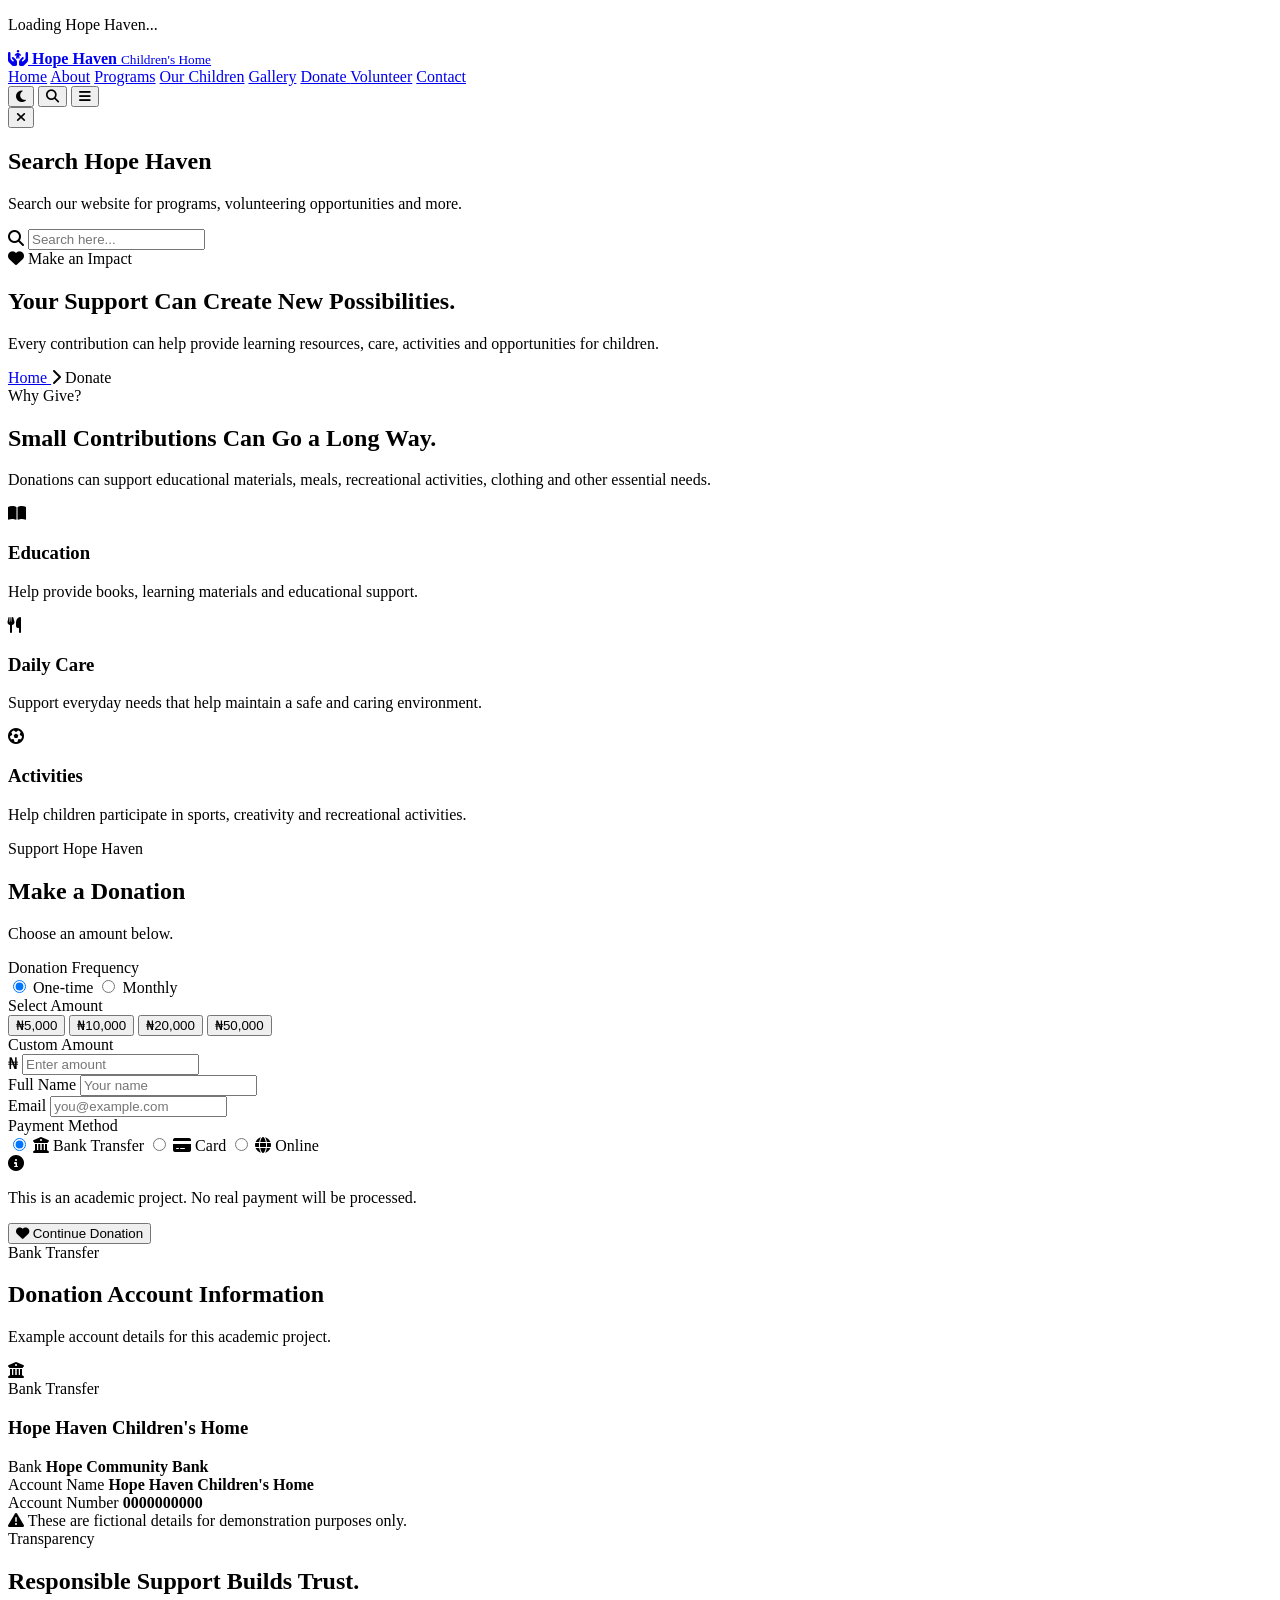
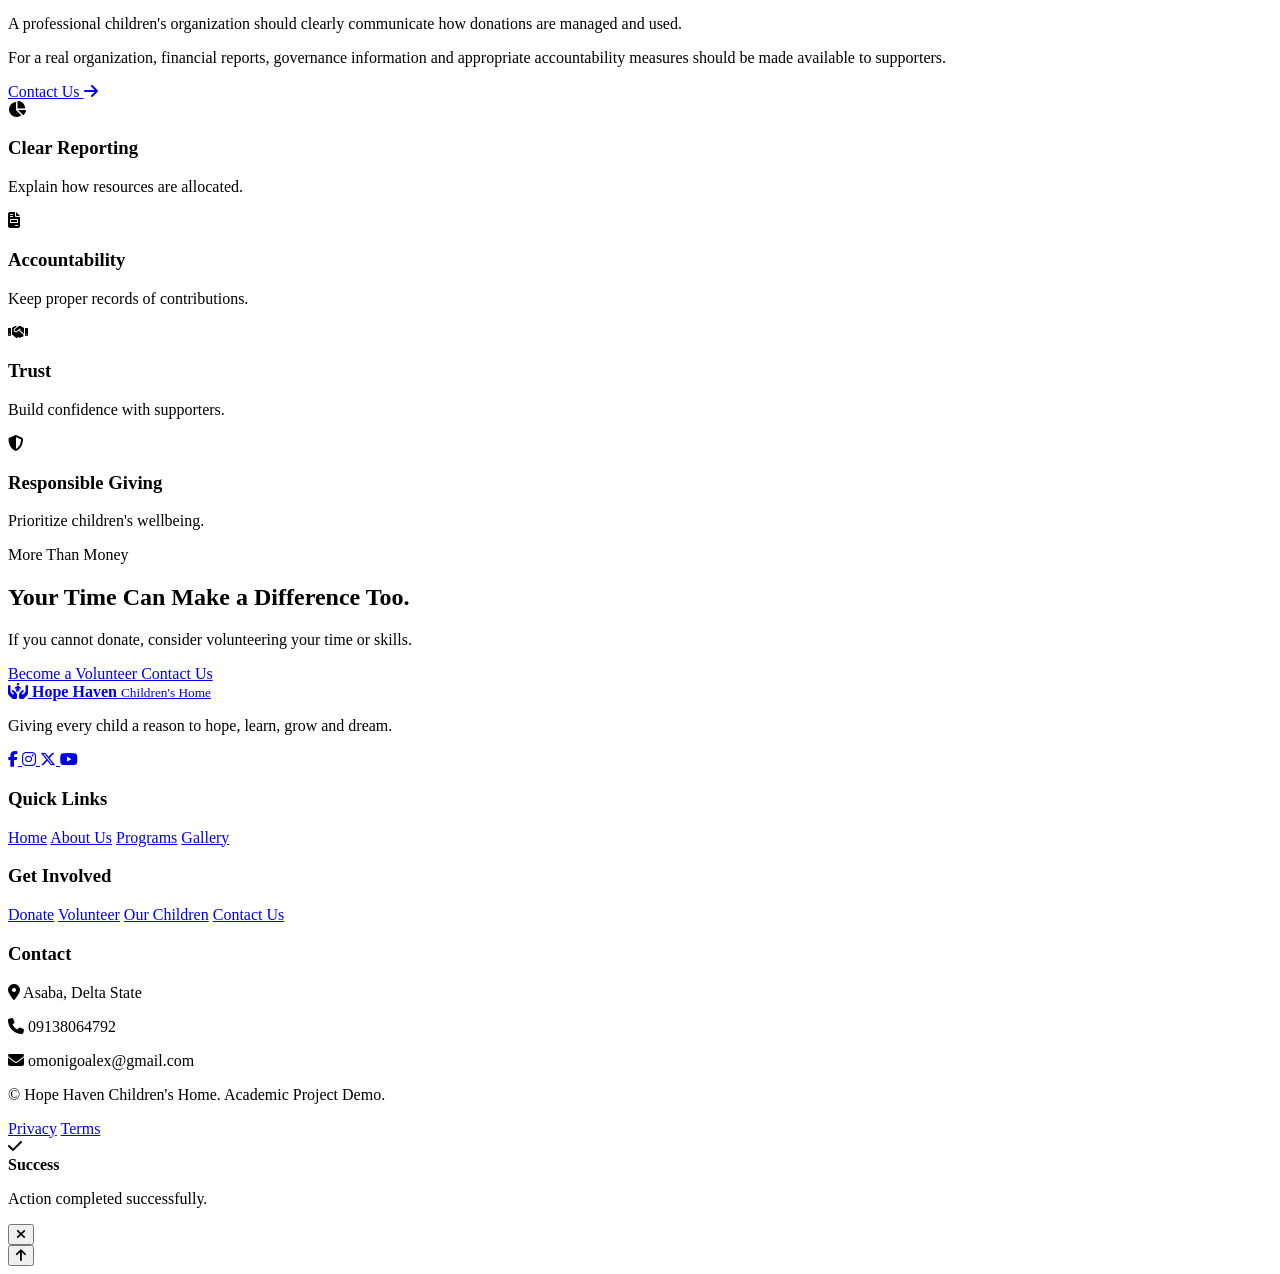
==== donate.html @ a4e05d5f "Add files via upload" ====
<!DOCTYPE html>
<html lang="en">
<head>
    <meta charset="UTF-8">
    <meta name="viewport" content="width=device-width, initial-scale=1.0">

    <title>Donate | Hope Haven Children's Home</title>

    <meta name="description"
        content="Support Hope Haven Children's Home through donations and help provide education, care and opportunities for children.">

    <link rel="preconnect" href="https://fonts.googleapis.com">
    <link rel="preconnect" href="https://fonts.gstatic.com" crossorigin>

    <link
        href="https://fonts.googleapis.com/css2?family=DM+Sans:wght@400;500;600;700&family=Playfair+Display:wght@600;700;800&display=swap"
        rel="stylesheet">

    <link
        rel="stylesheet"
        href="https://cdnjs.cloudflare.com/ajax/libs/font-awesome/6.5.2/css/all.min.css">

    <link rel="stylesheet" href="css/style.css">
</head>

<body>

<!-- ================= LOADER ================= -->

<div class="loader" id="loader">

    <div class="loader-spinner"></div>

    <p>Loading Hope Haven...</p>

</div>


<!-- ================= HEADER ================= -->

<header class="site-header">

    <div class="container nav-wrapper">

        <a href="index.html" class="logo">

            <span class="logo-icon">
                <i class="fa-solid fa-hands-holding-child"></i>
            </span>

            <span>
                <strong>Hope Haven</strong>
                <small>Children's Home</small>
            </span>

        </a>


        <nav class="main-nav" id="mainNav">

            <a href="index.html">Home</a>

            <a href="about.html">About</a>

            <a href="programs.html">Programs</a>

            <a href="children.html">Our Children</a>

            <a href="gallery.html">Gallery</a>

            <a href="donate.html" class="active">
                Donate
            </a>

            <a href="volunteer.html">Volunteer</a>

            <a href="contact.html">Contact</a>

        </nav>


        <div class="header-actions">

            <button
                class="icon-btn"
                id="themeToggle"
                aria-label="Toggle dark mode">

                <i class="fa-solid fa-moon"></i>

            </button>


            <button
                class="icon-btn"
                id="searchToggle"
                aria-label="Search">

                <i class="fa-solid fa-magnifying-glass"></i>

            </button>


            <button
                class="menu-btn"
                id="menuBtn"
                aria-label="Open menu">

                <i class="fa-solid fa-bars"></i>

            </button>

        </div>

    </div>

</header>


<!-- ================= SEARCH ================= -->

<div class="search-overlay" id="searchOverlay">

    <div class="search-box">

        <button class="close-search" id="closeSearch">
            <i class="fa-solid fa-xmark"></i>
        </button>

        <h2>Search Hope Haven</h2>

        <p>
            Search our website for programs,
            volunteering opportunities and more.
        </p>

        <div class="search-input-wrapper">

            <i class="fa-solid fa-magnifying-glass"></i>

            <input
                type="search"
                id="siteSearch"
                placeholder="Search here...">

        </div>

        <div
            class="search-results"
            id="searchResults">
        </div>

    </div>

</div>


<!-- ================= PAGE HERO ================= -->

<section class="page-hero">

    <div class="container">

        <span class="eyebrow">

            <i class="fa-solid fa-heart"></i>

            Make an Impact

        </span>


        <h1>

            Your Support Can
            <span>Create New Possibilities.</span>

        </h1>


        <p>

            Every contribution can help provide
            learning resources, care, activities
            and opportunities for children.

        </p>


        <div class="breadcrumb">

            <a href="index.html">
                Home
            </a>

            <i class="fa-solid fa-chevron-right"></i>

            <span>
                Donate
            </span>

        </div>

    </div>

</section>


<!-- ================= DONATION SECTION ================= -->

<section class="section">

    <div class="container donation-layout">


        <!-- LEFT INFORMATION -->

        <div class="donation-info reveal">

            <span class="section-label">
                Why Give?
            </span>

            <h2>
                Small Contributions
                <span>Can Go a Long Way.</span>
            </h2>

            <p>
                Donations can support educational
                materials, meals, recreational activities,
                clothing and other essential needs.
            </p>


            <div class="donation-benefits">

                <div>

                    <div class="benefit-icon">
                        <i class="fa-solid fa-book-open"></i>
                    </div>

                    <div>

                        <h3>
                            Education
                        </h3>

                        <p>
                            Help provide books,
                            learning materials and
                            educational support.
                        </p>

                    </div>

                </div>


                <div>

                    <div class="benefit-icon">
                        <i class="fa-solid fa-utensils"></i>
                    </div>

                    <div>

                        <h3>
                            Daily Care
                        </h3>

                        <p>
                            Support everyday needs
                            that help maintain a safe
                            and caring environment.
                        </p>

                    </div>

                </div>


                <div>

                    <div class="benefit-icon">
                        <i class="fa-solid fa-futbol"></i>
                    </div>

                    <div>

                        <h3>
                            Activities
                        </h3>

                        <p>
                            Help children participate
                            in sports, creativity and
                            recreational activities.
                        </p>

                    </div>

                </div>

            </div>

        </div>


        <!-- DONATION FORM -->

        <div class="donation-card reveal">

            <div class="donation-card-header">

                <span class="section-label">
                    Support Hope Haven
                </span>

                <h2>
                    Make a Donation
                </h2>

                <p>
                    Choose an amount below.
                </p>

            </div>


            <form
                id="donationForm"
                data-demo-form="donations">


                <!-- FREQUENCY -->

                <label class="form-label">
                    Donation Frequency
                </label>

                <div class="frequency-options">

                    <label class="frequency-option">

                        <input
                            type="radio"
                            name="frequency"
                            value="One-time"
                            checked>

                        <span>
                            One-time
                        </span>

                    </label>


                    <label class="frequency-option">

                        <input
                            type="radio"
                            name="frequency"
                            value="Monthly">

                        <span>
                            Monthly
                        </span>

                    </label>

                </div>


                <!-- AMOUNTS -->

                <label class="form-label">
                    Select Amount
                </label>

                <div class="amount-grid">

                    <button
                        type="button"
                        class="amount-btn"
                        data-amount="5000">

                        ₦5,000

                    </button>


                    <button
                        type="button"
                        class="amount-btn"
                        data-amount="10000">

                        ₦10,000

                    </button>


                    <button
                        type="button"
                        class="amount-btn"
                        data-amount="20000">

                        ₦20,000

                    </button>


                    <button
                        type="button"
                        class="amount-btn"
                        data-amount="50000">

                        ₦50,000

                    </button>

                </div>


                <!-- CUSTOM AMOUNT -->

                <label
                    class="form-label"
                    for="customAmount">

                    Custom Amount

                </label>

                <div class="amount-input">

                    <span>
                        ₦
                    </span>

                    <input
                        type="number"
                        id="customAmount"
                        name="amount"
                        min="1"
                        placeholder="Enter amount">

                </div>


                <!-- DETAILS -->

                <div class="form-row">

                    <div class="form-group">

                        <label for="donorName">
                            Full Name
                        </label>

                        <input
                            type="text"
                            id="donorName"
                            name="name"
                            placeholder="Your name"
                            required>

                    </div>


                    <div class="form-group">

                        <label for="donorEmail">
                            Email
                        </label>

                        <input
                            type="email"
                            id="donorEmail"
                            name="email"
                            placeholder="you@example.com"
                            required>

                    </div>

                </div>


                <!-- PAYMENT -->

                <label class="form-label">
                    Payment Method
                </label>

                <div class="payment-methods">

                    <label class="payment-option">

                        <input
                            type="radio"
                            name="payment"
                            value="Bank Transfer"
                            checked>

                        <span>

                            <i class="fa-solid fa-building-columns"></i>

                            Bank Transfer

                        </span>

                    </label>


                    <label class="payment-option">

                        <input
                            type="radio"
                            name="payment"
                            value="Card">

                        <span>

                            <i class="fa-solid fa-credit-card"></i>

                            Card

                        </span>

                    </label>


                    <label class="payment-option">

                        <input
                            type="radio"
                            name="payment"
                            value="Online">

                        <span>

                            <i class="fa-solid fa-globe"></i>

                            Online

                        </span>

                    </label>

                </div>


                <!-- NOTE -->

                <div class="demo-payment-notice">

                    <i class="fa-solid fa-circle-info"></i>

                    <p>
                        This is an academic project.
                        No real payment will be processed.
                    </p>

                </div>


                <button
                    type="submit"
                    class="btn btn-primary donation-submit">

                    <i class="fa-solid fa-heart"></i>

                    Continue Donation

                </button>

            </form>

        </div>

    </div>

</section>


<!-- ================= BANK DETAILS ================= -->

<section class="section section-soft">

    <div class="container">

        <div class="section-heading centered reveal">

            <span class="section-label">
                Bank Transfer
            </span>

            <h2>
                Donation Account
                <span>Information</span>
            </h2>

            <p>
                Example account details for this
                academic project.
            </p>

        </div>


        <div class="bank-card reveal">

            <div class="bank-header">

                <div class="bank-logo">
                    <i class="fa-solid fa-building-columns"></i>
                </div>

                <div>

                    <span>
                        Bank Transfer
                    </span>

                    <h3>
                        Hope Haven Children's Home
                    </h3>

                </div>

            </div>


            <div class="bank-details">

                <div>

                    <span>
                        Bank
                    </span>

                    <strong>
                        Hope Community Bank
                    </strong>

                </div>


                <div>

                    <span>
                        Account Name
                    </span>

                    <strong>
                        Hope Haven Children's Home
                    </strong>

                </div>


                <div>

                    <span>
                        Account Number
                    </span>

                    <strong>
                        0000000000
                    </strong>

                </div>

            </div>


            <div class="demo-warning">

                <i class="fa-solid fa-triangle-exclamation"></i>

                <span>
                    These are fictional details for
                    demonstration purposes only.
                </span>

            </div>

        </div>

    </div>

</section>


<!-- ================= TRANSPARENCY ================= -->

<section class="section">

    <div class="container">

        <div class="two-column">

            <div class="content-block reveal">

                <span class="section-label">
                    Transparency
                </span>

                <h2>
                    Responsible Support
                    <span>Builds Trust.</span>
                </h2>

                <p>
                    A professional children's organization
                    should clearly communicate how donations
                    are managed and used.
                </p>

                <p>
                    For a real organization, financial
                    reports, governance information and
                    appropriate accountability measures
                    should be made available to supporters.
                </p>


                <a
                    href="contact.html"
                    class="btn btn-primary">

                    Contact Us

                    <i class="fa-solid fa-arrow-right"></i>

                </a>

            </div>


            <div class="transparency-grid reveal">

                <div>

                    <i class="fa-solid fa-chart-pie"></i>

                    <h3>
                        Clear Reporting
                    </h3>

                    <p>
                        Explain how resources
                        are allocated.
                    </p>

                </div>


                <div>

                    <i class="fa-solid fa-file-invoice"></i>

                    <h3>
                        Accountability
                    </h3>

                    <p>
                        Keep proper records
                        of contributions.
                    </p>

                </div>


                <div>

                    <i class="fa-solid fa-handshake"></i>

                    <h3>
                        Trust
                    </h3>

                    <p>
                        Build confidence with
                        supporters.
                    </p>

                </div>


                <div>

                    <i class="fa-solid fa-shield-halved"></i>

                    <h3>
                        Responsible Giving
                    </h3>

                    <p>
                        Prioritize children's
                        wellbeing.
                    </p>

                </div>

            </div>

        </div>

    </div>

</section>


<!-- ================= CTA ================= -->

<section class="cta-section">

    <div class="container cta-content reveal">

        <div>

            <span class="section-label">
                More Than Money
            </span>

            <h2>
                Your Time Can Make
                a Difference Too.
            </h2>

            <p>
                If you cannot donate, consider
                volunteering your time or skills.
            </p>

        </div>


        <div class="cta-buttons">

            <a
                href="volunteer.html"
                class="btn btn-primary">

                Become a Volunteer

            </a>


            <a
                href="contact.html"
                class="btn btn-outline">

                Contact Us

            </a>

        </div>

    </div>

</section>


<!-- ================= FOOTER ================= -->

<footer class="site-footer">

    <div class="container footer-grid">

        <div class="footer-about">

            <a href="index.html" class="logo footer-logo">

                <span class="logo-icon">
                    <i class="fa-solid fa-hands-holding-child"></i>
                </span>

                <span>

                    <strong>
                        Hope Haven
                    </strong>

                    <small>
                        Children's Home
                    </small>

                </span>

            </a>


            <p>
                Giving every child a reason to hope,
                learn, grow and dream.
            </p>


            <div class="social-links">

                <a href="#" aria-label="Facebook">
                    <i class="fa-brands fa-facebook-f"></i>
                </a>

                <a href="https://www.instagram.com/omon_ighoalex?igsi=cWV3anh3MG9uNmE=" target="_blank" rel="noopener" aria-label="Instagram">
                    <i class="fa-brands fa-instagram"></i>
                </a>

                <a href="#" aria-label="Twitter">
                    <i class="fa-brands fa-x-twitter"></i>
                </a>

                <a href="#" aria-label="YouTube">
                    <i class="fa-brands fa-youtube"></i>
                </a>

            </div>

        </div>


        <div class="footer-column">

            <h3>
                Quick Links
            </h3>

            <a href="index.html">Home</a>
            <a href="about.html">About Us</a>
            <a href="programs.html">Programs</a>
            <a href="gallery.html">Gallery</a>

        </div>


        <div class="footer-column">

            <h3>
                Get Involved
            </h3>

            <a href="donate.html">Donate</a>
            <a href="volunteer.html">Volunteer</a>
            <a href="children.html">Our Children</a>
            <a href="contact.html">Contact Us</a>

        </div>


        <div class="footer-column">

            <h3>
                Contact
            </h3>

            <p>
                <i class="fa-solid fa-location-dot"></i>
                Asaba, Delta State
            </p>

            <p>
                <i class="fa-solid fa-phone"></i>
                09138064792
            </p>

            <p>
                <i class="fa-solid fa-envelope"></i>
                omonigoalex@gmail.com
            </p>

        </div>

    </div>


    <div class="footer-bottom">

        <div class="container">

            <p>
                © <span id="currentYear"></span>
                Hope Haven Children's Home.
                Academic Project Demo.
            </p>

            <div>

                <a href="#">Privacy</a>
                <a href="#">Terms</a>

            </div>

        </div>

    </div>

</footer>


<!-- ================= TOAST ================= -->

<div class="toast" id="toast">

    <div class="toast-icon">

        <i class="fa-solid fa-check"></i>

    </div>

    <div>

        <strong id="toastTitle">
            Success
        </strong>

        <p id="toastMessage">
            Action completed successfully.
        </p>

    </div>

    <button id="closeToast">

        <i class="fa-solid fa-xmark"></i>

    </button>

</div>


<!-- ================= BACK TO TOP ================= -->

<button
    class="back-top"
    id="backTop"
    aria-label="Back to top">

    <i class="fa-solid fa-arrow-up"></i>

</button>


<script src="js/script.js"></script>

</body>
</html>
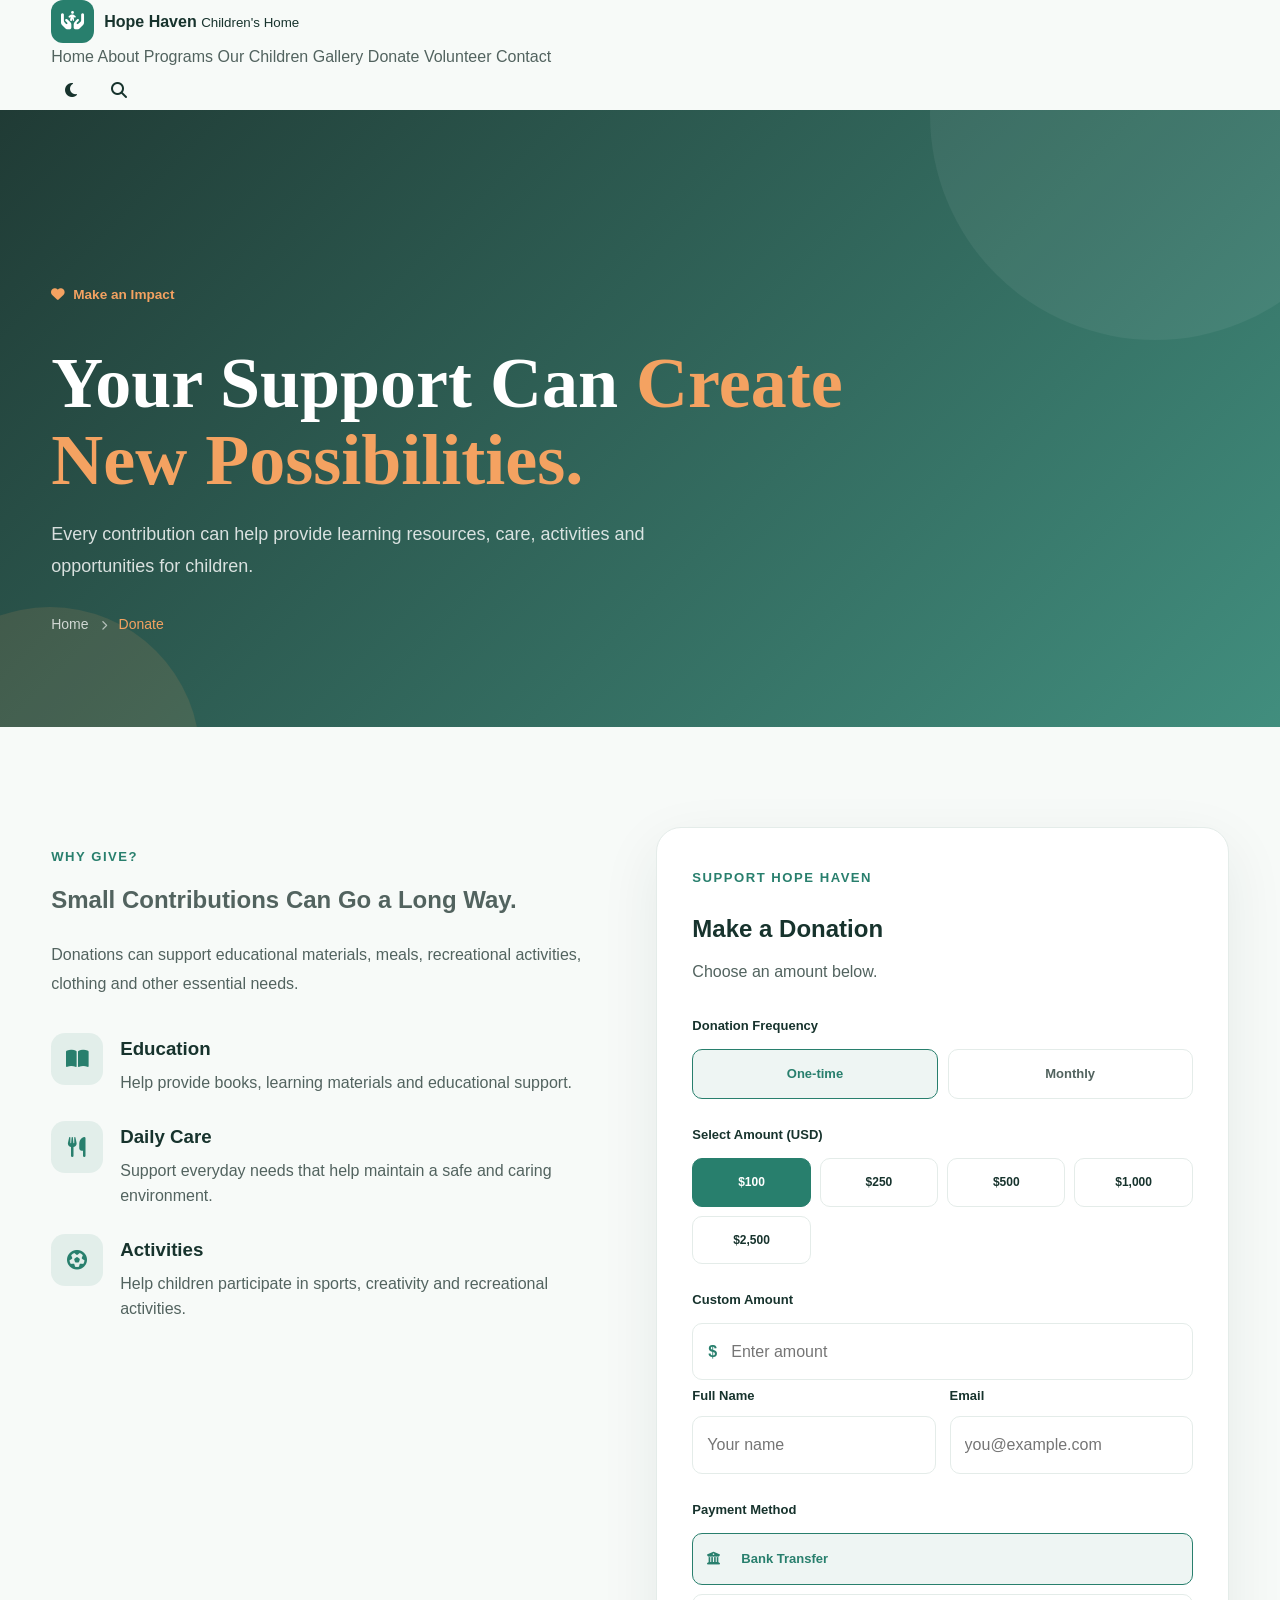
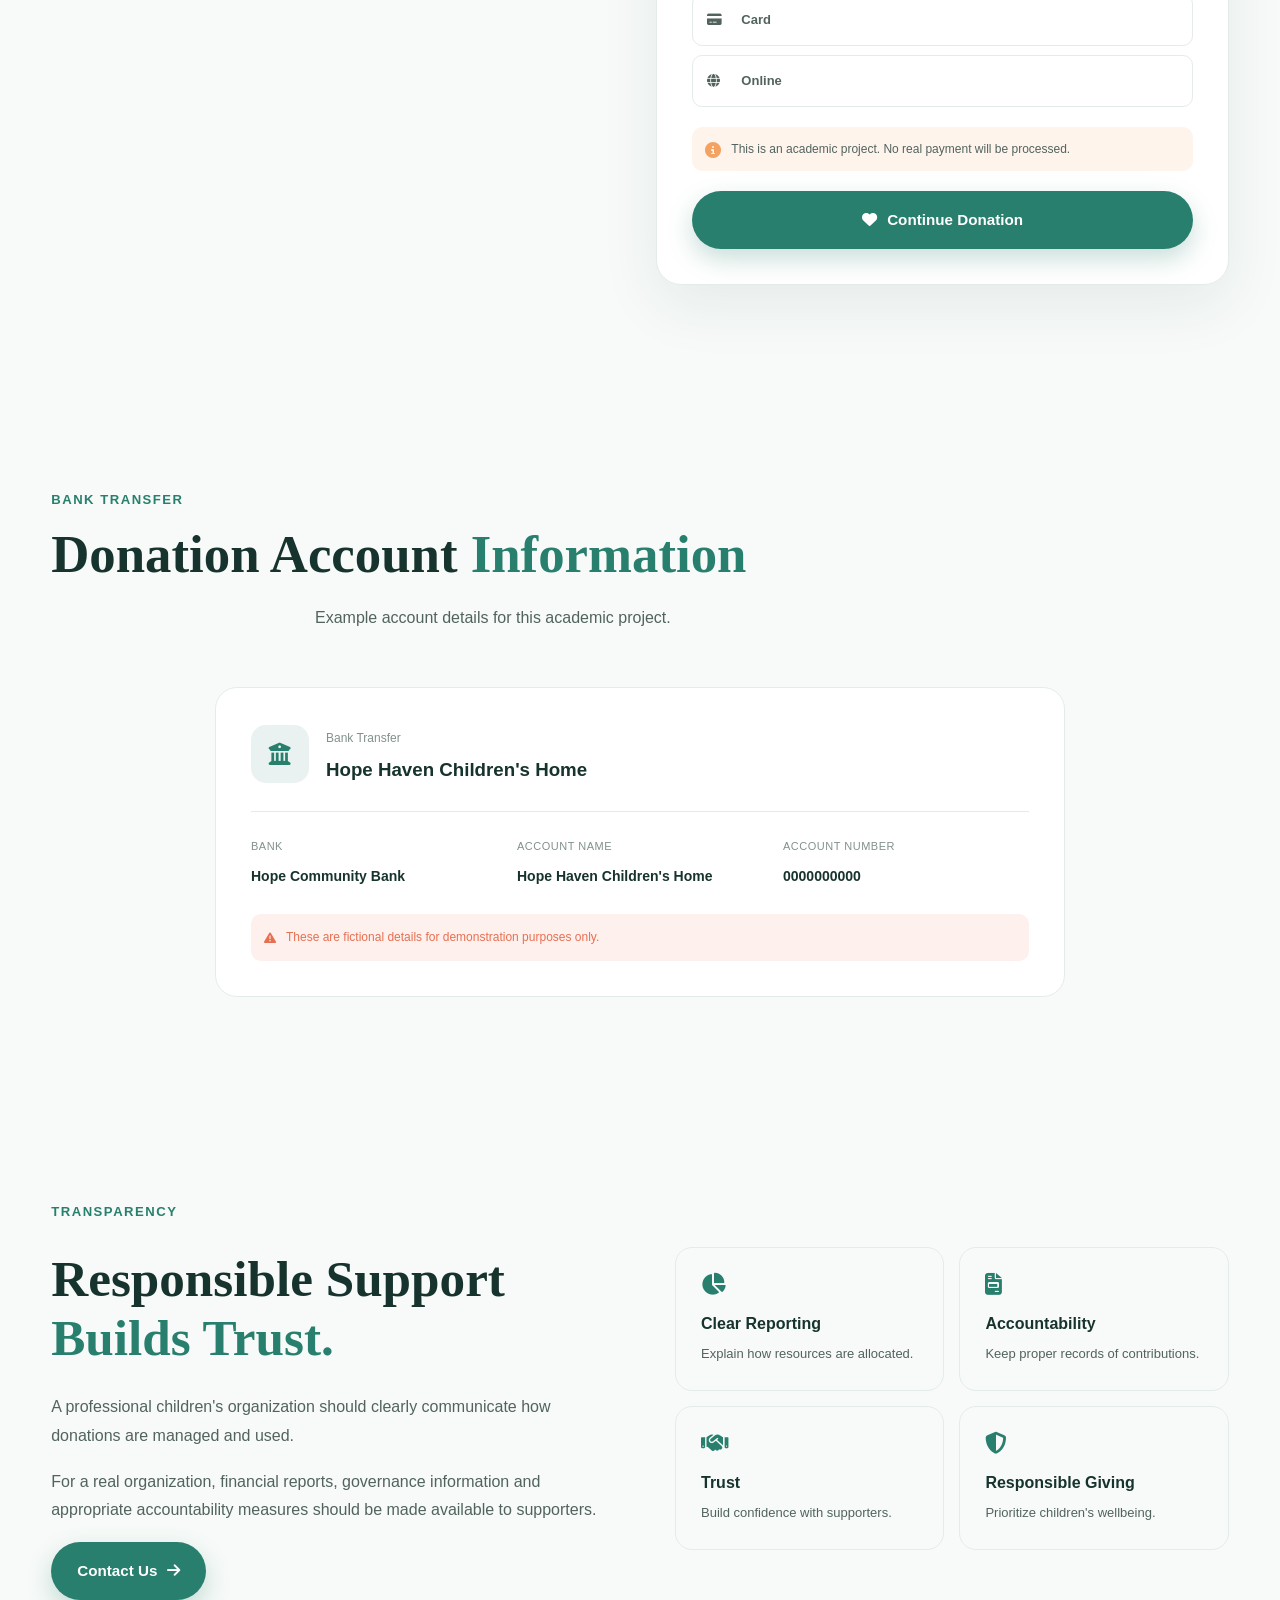
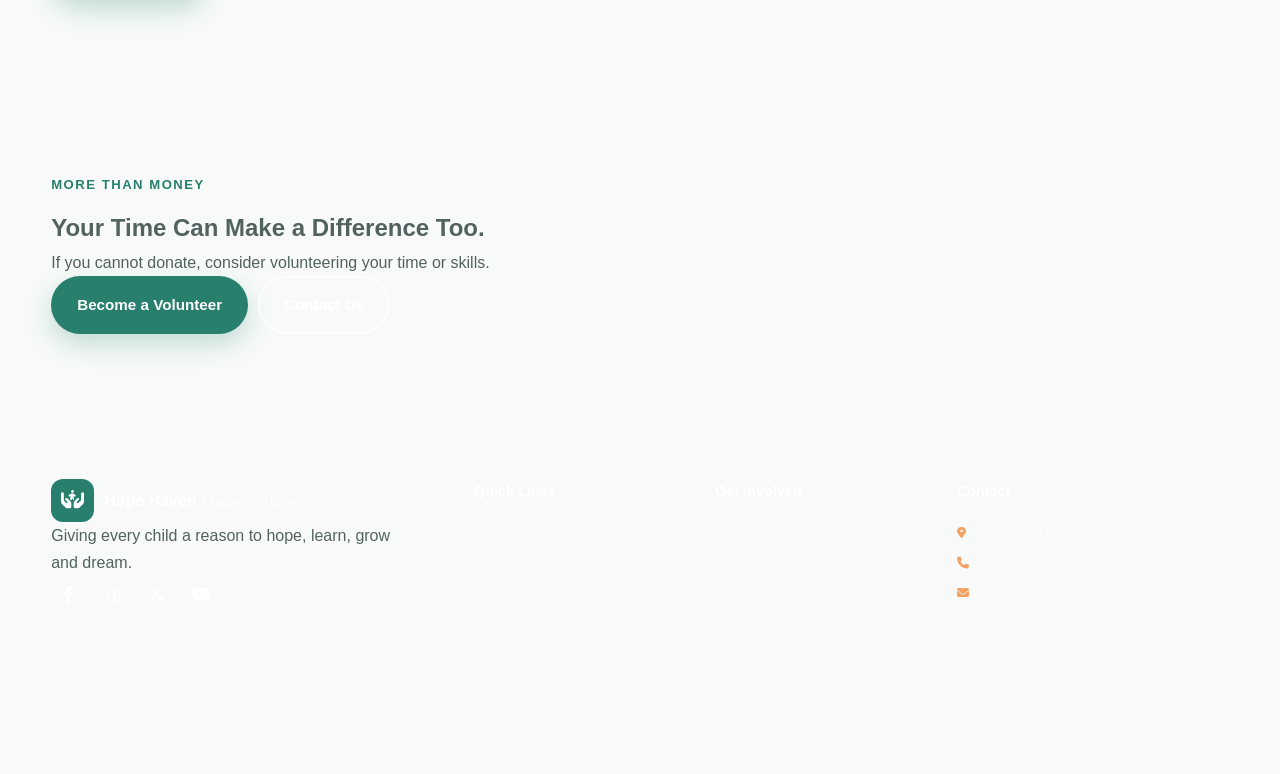
==== commit 8488eb02: "Add files via upload" ====
--- a/donate.html
+++ b/donate.html
@@ -376,17 +376,27 @@
                 <!-- AMOUNTS -->
 
                 <label class="form-label">
-                    Select Amount
+                    Select Amount (USD)
                 </label>
 
                 <div class="amount-grid">
+
+                    <button
+                        type="button"
+                        class="amount-btn selected"
+                        data-amount="100">
+
+                        $100
+
+                    </button>
+
 
                     <button
                         type="button"
                         class="amount-btn"
-                        data-amount="5000">
-
-                        ₦5,000
+                        data-amount="250">
+
+                        $250
 
                     </button>
 
@@ -394,9 +404,9 @@
                     <button
                         type="button"
                         class="amount-btn"
-                        data-amount="10000">
-
-                        ₦10,000
+                        data-amount="500">
+
+                        $500
 
                     </button>
 
@@ -404,9 +414,9 @@
                     <button
                         type="button"
                         class="amount-btn"
-                        data-amount="20000">
-
-                        ₦20,000
+                        data-amount="1000">
+
+                        $1,000
 
                     </button>
 
@@ -414,9 +424,9 @@
                     <button
                         type="button"
                         class="amount-btn"
-                        data-amount="50000">
-
-                        ₦50,000
+                        data-amount="2500">
+
+                        $2,500
 
                     </button>
 
@@ -436,7 +446,7 @@
                 <div class="amount-input">
 
                     <span>
-                        ₦
+                        $
                     </span>
 
                     <input
--- a/css/style.css
+++ b/css/style.css
@@ -0,0 +1,4363 @@
+/* =========================================================
+   HOPE HAVEN CHILDREN'S HOME
+   MAIN STYLESHEET
+========================================================= */
+
+
+/* =========================================================
+   1. ROOT VARIABLES
+========================================================= */
+
+:root {
+    --primary: #287f6d;
+    --primary-dark: #1d6254;
+    --secondary: #f4a261;
+    --accent: #e76f51;
+
+    --dark: #17332d;
+    --text: #52635f;
+    --muted: #82918d;
+
+    --light: #f7faf8;
+    --white: #ffffff;
+
+    --border: #e4ece9;
+
+    --shadow-sm: 0 5px 20px rgba(23, 51, 45, 0.06);
+    --shadow: 0 15px 40px rgba(23, 51, 45, 0.10);
+    --shadow-lg: 0 25px 70px rgba(23, 51, 45, 0.15);
+
+    --radius-sm: 10px;
+    --radius: 18px;
+    --radius-lg: 28px;
+
+    --transition: all 0.3s ease;
+}
+
+
+/* =========================================================
+   DARK MODE
+========================================================= */
+
+body.dark-mode {
+    --dark: #f4f8f6;
+    --text: #c2cfca;
+    --muted: #92a39e;
+
+    --light: #10231f;
+    --white: #18312b;
+
+    --border: #29443d;
+
+    --shadow-sm: 0 5px 20px rgba(0, 0, 0, 0.2);
+    --shadow: 0 15px 40px rgba(0, 0, 0, 0.3);
+}
+
+
+/* =========================================================
+   2. RESET
+========================================================= */
+
+* {
+    margin: 0;
+    padding: 0;
+    box-sizing: border-box;
+}
+
+html {
+    scroll-behavior: smooth;
+    font-size: 16px;
+}
+
+body {
+    font-family: "DM Sans", sans-serif;
+    color: var(--text);
+    background: var(--light);
+    line-height: 1.7;
+    overflow-x: hidden;
+    transition: var(--transition);
+}
+
+body.no-scroll {
+    overflow: hidden;
+}
+
+img {
+    width: 100%;
+    display: block;
+}
+
+a {
+    text-decoration: none;
+    color: inherit;
+}
+
+button,
+input,
+textarea,
+select {
+    font: inherit;
+}
+
+button {
+    cursor: pointer;
+}
+
+ul {
+    list-style: none;
+}
+
+
+/* =========================================================
+   3. GLOBAL
+========================================================= */
+
+.container {
+    width: min(1180px, 92%);
+    margin: auto;
+}
+
+.section {
+    padding: 100px 0;
+}
+
+.section-label {
+    display: inline-block;
+    color: var(--primary);
+    font-size: 0.82rem;
+    font-weight: 700;
+    text-transform: uppercase;
+    letter-spacing: 1.5px;
+    margin-bottom: 12px;
+}
+
+.section-label.light {
+    color: #d9fff4;
+}
+
+.section-heading {
+    margin-bottom: 55px;
+}
+
+.section-heading.center {
+    text-align: center;
+    max-width: 700px;
+    margin-left: auto;
+    margin-right: auto;
+}
+
+.section-heading h2,
+.about-content h2,
+.impact-content h2,
+.cta-container h2 {
+    color: var(--dark);
+    font-family: "Playfair Display", serif;
+    font-size: clamp(2.1rem, 5vw, 3.3rem);
+    line-height: 1.2;
+    margin-bottom: 18px;
+}
+
+.section-heading h2 span,
+.about-content h2 span,
+.impact-content h2 span,
+.cta-container h2 span {
+    color: var(--primary);
+}
+
+.section-heading p {
+    color: var(--text);
+    max-width: 650px;
+    margin: auto;
+}
+
+
+/* =========================================================
+   4. BUTTONS
+========================================================= */
+
+.btn {
+    display: inline-flex;
+    align-items: center;
+    justify-content: center;
+    gap: 10px;
+
+    padding: 14px 24px;
+
+    border-radius: 50px;
+
+    font-size: 0.95rem;
+    font-weight: 700;
+
+    border: 2px solid transparent;
+
+    transition: var(--transition);
+}
+
+.btn:hover {
+    transform: translateY(-3px);
+}
+
+.btn-primary {
+    color: var(--white);
+    background: var(--primary);
+    box-shadow: 0 10px 25px rgba(40, 127, 109, 0.25);
+}
+
+.btn-primary:hover {
+    background: var(--primary-dark);
+}
+
+.btn-outline {
+    color: var(--white);
+    border-color: rgba(255,255,255,0.7);
+}
+
+.btn-outline:hover {
+    background: var(--white);
+    color: var(--primary);
+}
+
+.btn-dark {
+    background: var(--dark);
+    color: var(--white);
+}
+
+.btn-light {
+    background: var(--white);
+    color: var(--primary);
+}
+
+.text-link {
+    display: inline-flex;
+    align-items: center;
+    gap: 8px;
+
+    color: var(--primary);
+    font-weight: 700;
+
+    transition: var(--transition);
+}
+
+.text-link:hover {
+    gap: 13px;
+}
+
+
+/* =========================================================
+   5. LOADER
+========================================================= */
+
+.loader {
+    position: fixed;
+    inset: 0;
+    z-index: 9999;
+
+    display: flex;
+    justify-content: center;
+    align-items: center;
+
+    background: var(--light);
+
+    transition: opacity 0.5s ease,
+                visibility 0.5s ease;
+}
+
+.loader.hidden {
+    opacity: 0;
+    visibility: hidden;
+}
+
+.loader-content {
+    text-align: center;
+}
+
+.loader-logo {
+    width: 65px;
+    height: 65px;
+
+    display: flex;
+    align-items: center;
+    justify-content: center;
+
+    margin: auto auto 15px;
+
+    border-radius: 20px;
+
+    background: var(--primary);
+    color: white;
+
+    font-size: 1.7rem;
+
+    animation: pulse 1.3s infinite;
+}
+
+.loader-content h3 {
+    color: var(--dark);
+    font-family: "Playfair Display", serif;
+}
+
+.loader-content span {
+    color: var(--muted);
+    font-size: 0.8rem;
+}
+
+
+/* =========================================================
+   6. HEADER
+========================================================= */
+
+.header {
+    position: fixed;
+    top: 0;
+    left: 0;
+
+    width: 100%;
+
+    z-index: 1000;
+
+    padding: 18px 0;
+
+    transition: var(--transition);
+}
+
+.header.scrolled {
+    padding: 10px 0;
+
+    background: rgba(255,255,255,0.92);
+
+    box-shadow: var(--shadow-sm);
+
+    backdrop-filter: blur(15px);
+}
+
+body.dark-mode .header.scrolled {
+    background: rgba(16,35,31,0.92);
+}
+
+.nav-container {
+    display: flex;
+    align-items: center;
+    justify-content: space-between;
+}
+
+
+/* LOGO */
+
+.logo {
+    display: flex;
+    align-items: center;
+    gap: 10px;
+
+    color: var(--dark);
+}
+
+.logo-icon {
+    width: 43px;
+    height: 43px;
+
+    display: flex;
+    align-items: center;
+    justify-content: center;
+
+    border-radius: 12px;
+
+    background: var(--primary);
+    color: white;
+
+    font-size: 1.15rem;
+}
+
+.logo-text {
+    display: flex;
+    flex-direction: column;
+    line-height: 1.15;
+}
+
+.logo-text strong {
+    font-size: 1rem;
+}
+
+.logo-text span {
+    font-size: 0.68rem;
+    color: var(--muted);
+}
+
+
+/* NAV */
+
+.nav {
+    display: flex;
+    align-items: center;
+    gap: 24px;
+}
+
+.nav-link {
+    position: relative;
+
+    color: var(--dark);
+
+    font-size: 0.85rem;
+    font-weight: 600;
+
+    transition: var(--transition);
+}
+
+.nav-link::after {
+    content: "";
+
+    position: absolute;
+
+    left: 0;
+    bottom: -8px;
+
+    width: 0;
+    height: 2px;
+
+    background: var(--primary);
+
+    transition: var(--transition);
+}
+
+.nav-link:hover,
+.nav-link.active {
+    color: var(--primary);
+}
+
+.nav-link:hover::after,
+.nav-link.active::after {
+    width: 100%;
+}
+
+
+/* HEADER ACTIONS */
+
+.header-actions {
+    display: flex;
+    align-items: center;
+    gap: 8px;
+}
+
+.icon-btn,
+.menu-btn {
+    width: 40px;
+    height: 40px;
+
+    border: none;
+    border-radius: 50%;
+
+    display: flex;
+    align-items: center;
+    justify-content: center;
+
+    background: transparent;
+    color: var(--dark);
+
+    transition: var(--transition);
+}
+
+.icon-btn:hover,
+.menu-btn:hover {
+    background: var(--border);
+    color: var(--primary);
+}
+
+.menu-btn {
+    display: none;
+}
+
+
+/* =========================================================
+   7. SEARCH
+========================================================= */
+
+.search-overlay {
+    position: fixed;
+    inset: 0;
+
+    z-index: 2000;
+
+    display: flex;
+    align-items: flex-start;
+    justify-content: center;
+
+    padding-top: 120px;
+
+    background: rgba(0,0,0,0.65);
+
+    opacity: 0;
+    visibility: hidden;
+
+    transition: var(--transition);
+}
+
+.search-overlay.show {
+    opacity: 1;
+    visibility: visible;
+}
+
+.search-box {
+    position: relative;
+
+    width: min(600px, 90%);
+
+    padding: 30px;
+
+    background: var(--white);
+
+    border-radius: var(--radius);
+
+    box-shadow: var(--shadow-lg);
+}
+
+.search-box > span {
+    display: block;
+
+    color: var(--dark);
+
+    font-family: "Playfair Display", serif;
+    font-size: 1.6rem;
+    font-weight: 700;
+
+    margin-bottom: 20px;
+}
+
+.close-search {
+    position: absolute;
+
+    top: 20px;
+    right: 20px;
+
+    width: 35px;
+    height: 35px;
+
+    border: none;
+    border-radius: 50%;
+
+    background: var(--border);
+    color: var(--dark);
+}
+
+.search-input {
+    display: flex;
+    align-items: center;
+    gap: 10px;
+
+    padding: 14px 16px;
+
+    border: 1px solid var(--border);
+    border-radius: 12px;
+}
+
+.search-input i {
+    color: var(--muted);
+}
+
+.search-input input {
+    width: 100%;
+
+    border: none;
+    outline: none;
+
+    background: transparent;
+    color: var(--dark);
+}
+
+.search-results {
+    margin-top: 15px;
+}
+
+.search-result {
+    display: block;
+
+    padding: 12px;
+
+    border-radius: 10px;
+
+    color: var(--dark);
+
+    transition: var(--transition);
+}
+
+.search-result:hover {
+    background: var(--light);
+    color: var(--primary);
+}
+
+
+/* =========================================================
+   8. HERO
+========================================================= */
+
+.hero {
+    position: relative;
+
+    min-height: 780px;
+
+    display: flex;
+    align-items: center;
+
+    background-image:
+        url("https://images.unsplash.com/photo-1489493585363-d69421e0edd3?auto=format&fit=crop&w=1800&q=85");
+
+    background-size: cover;
+    background-position: center;
+}
+
+.hero-overlay {
+    position: absolute;
+    inset: 0;
+
+    background:
+        linear-gradient(
+            90deg,
+            rgba(12, 36, 31, 0.94),
+            rgba(12, 36, 31, 0.68),
+            rgba(12, 36, 31, 0.22)
+        );
+}
+
+.hero-container {
+    position: relative;
+    z-index: 2;
+}
+
+.hero-content {
+    max-width: 700px;
+    padding-top: 70px;
+}
+
+.eyebrow {
+    display: inline-flex;
+    align-items: center;
+    gap: 8px;
+
+    color: #d8fff4;
+
+    font-size: 0.85rem;
+    font-weight: 700;
+
+    margin-bottom: 20px;
+}
+
+.eyebrow i {
+    color: var(--secondary);
+}
+
+.hero h1 {
+    color: white;
+
+    font-family: "Playfair Display", serif;
+
+    font-size: clamp(3rem, 7vw, 5.5rem);
+
+    line-height: 1.05;
+
+    margin-bottom: 25px;
+}
+
+.hero h1 span {
+    color: var(--secondary);
+}
+
+.hero p {
+    max-width: 610px;
+
+    color: rgba(255,255,255,0.84);
+
+    font-size: 1.05rem;
+
+    margin-bottom: 32px;
+}
+
+.hero-buttons {
+    display: flex;
+    flex-wrap: wrap;
+    gap: 12px;
+}
+
+.hero-trust {
+    display: flex;
+    align-items: center;
+    gap: 15px;
+
+    margin-top: 35px;
+
+    color: white;
+}
+
+.trust-avatars {
+    display: flex;
+}
+
+.avatar {
+    width: 35px;
+    height: 35px;
+
+    display: flex;
+    align-items: center;
+    justify-content: center;
+
+    margin-left: -7px;
+
+    border: 2px solid white;
+    border-radius: 50%;
+
+    background: var(--primary);
+
+    font-size: 0.75rem;
+    font-weight: 700;
+}
+
+.avatar:first-child {
+    margin-left: 0;
+}
+
+.hero-trust strong,
+.hero-trust span {
+    display: block;
+}
+
+.hero-trust strong {
+    font-size: 0.85rem;
+}
+
+.hero-trust span {
+    color: rgba(255,255,255,0.65);
+    font-size: 0.75rem;
+}
+
+
+/* FLOATING CARD */
+
+.hero-card {
+    position: absolute;
+
+    right: 3%;
+    bottom: 12%;
+
+    width: 280px;
+
+    display: flex;
+    gap: 14px;
+    align-items: flex-start;
+
+    padding: 18px;
+
+    background: rgba(255,255,255,0.95);
+
+    border-radius: 16px;
+
+    box-shadow: var(--shadow-lg);
+}
+
+.hero-card-icon {
+    min-width: 45px;
+    height: 45px;
+
+    display: flex;
+    align-items: center;
+    justify-content: center;
+
+    border-radius: 12px;
+
+    background: #e7f6f1;
+    color: var(--primary);
+}
+
+.hero-card strong {
+    display: block;
+    color: var(--dark);
+    font-size: 0.9rem;
+}
+
+.hero-card p {
+    color: var(--text);
+    font-size: 0.75rem;
+    margin: 3px 0 0;
+}
+
+
+/* =========================================================
+   9. STATS
+========================================================= */
+
+.stats-section {
+    position: relative;
+
+    background: var(--white);
+
+    border-bottom: 1px solid var(--border);
+}
+
+.stats-grid {
+    display: grid;
+
+    grid-template-columns: repeat(4, 1fr);
+
+    gap: 0;
+}
+
+.stat-item {
+    display: flex;
+    align-items: center;
+    gap: 15px;
+
+    padding: 28px 20px;
+
+    border-right: 1px solid var(--border);
+}
+
+.stat-item:last-child {
+    border-right: none;
+}
+
+.stat-icon {
+    width: 48px;
+    height: 48px;
+
+    display: flex;
+    align-items: center;
+    justify-content: center;
+
+    border-radius: 14px;
+
+    background: #eaf6f2;
+    color: var(--primary);
+
+    font-size: 1.15rem;
+}
+
+.stat-item strong {
+    display: block;
+
+    color: var(--dark);
+
+    font-family: "Playfair Display", serif;
+    font-size: 1.7rem;
+
+    line-height: 1.1;
+}
+
+.stat-item span {
+    display: block;
+
+    color: var(--muted);
+
+    font-size: 0.72rem;
+}
+
+
+/* =========================================================
+   10. ABOUT PREVIEW
+========================================================= */
+
+.two-column {
+    display: grid;
+
+    grid-template-columns: 1fr 1fr;
+
+    gap: 80px;
+
+    align-items: center;
+}
+
+.about-image {
+    position: relative;
+}
+
+.about-image img {
+    height: 550px;
+
+    object-fit: cover;
+
+    border-radius: var(--radius-lg);
+
+    box-shadow: var(--shadow);
+}
+
+.experience-card {
+    position: absolute;
+
+    right: -30px;
+    bottom: 35px;
+
+    display: flex;
+    align-items: center;
+    gap: 12px;
+
+    padding: 18px 22px;
+
+    background: var(--white);
+
+    border-radius: 15px;
+
+    box-shadow: var(--shadow);
+}
+
+.experience-card strong {
+    color: var(--primary);
+
+    font-family: "Playfair Display", serif;
+
+    font-size: 2rem;
+}
+
+.experience-card span {
+    color: var(--text);
+
+    font-size: 0.75rem;
+    font-weight: 700;
+}
+
+.about-content h2 {
+    margin-bottom: 20px;
+}
+
+.about-content p {
+    margin-bottom: 15px;
+}
+
+.check-list {
+    display: grid;
+
+    grid-template-columns: 1fr 1fr;
+
+    gap: 12px;
+
+    margin: 25px 0;
+}
+
+.check-list div {
+    display: flex;
+    gap: 8px;
+
+    color: var(--dark);
+
+    font-size: 0.82rem;
+}
+
+.check-list i {
+    color: var(--primary);
+}
+
+
+/* =========================================================
+   11. PROGRAMS
+========================================================= */
+
+.programs-section {
+    background: var(--white);
+}
+
+.program-grid {
+    display: grid;
+
+    grid-template-columns: repeat(4, 1fr);
+
+    gap: 20px;
+}
+
+.program-card {
+    padding: 30px 25px;
+
+    background: var(--light);
+
+    border: 1px solid var(--border);
+
+    border-radius: var(--radius);
+
+    transition: var(--transition);
+}
+
+.program-card:hover {
+    transform: translateY(-8px);
+
+    box-shadow: var(--shadow);
+
+    border-color: transparent;
+}
+
+.program-icon {
+    width: 55px;
+    height: 55px;
+
+    display: flex;
+    align-items: center;
+    justify-content: center;
+
+    margin-bottom: 20px;
+
+    border-radius: 16px;
+
+    background: #e7f6f1;
+    color: var(--primary);
+
+    font-size: 1.25rem;
+}
+
+.program-card h3 {
+    color: var(--dark);
+
+    font-family: "Playfair Display", serif;
+
+    font-size: 1.25rem;
+
+    margin-bottom: 10px;
+}
+
+.program-card p {
+    font-size: 0.82rem;
+
+    margin-bottom: 18px;
+}
+
+.program-card a {
+    display: inline-flex;
+    align-items: center;
+    gap: 7px;
+
+    color: var(--primary);
+
+    font-size: 0.78rem;
+    font-weight: 700;
+}
+
+
+/* =========================================================
+   12. IMPACT
+========================================================= */
+
+.impact-section {
+    position: relative;
+
+    padding: 90px 0;
+
+    background:
+        linear-gradient(
+            110deg,
+            #1b5f51,
+            #287f6d
+        );
+
+    overflow: hidden;
+}
+
+.impact-section::before {
+    content: "";
+
+    position: absolute;
+
+    width: 400px;
+    height: 400px;
+
+    border: 70px solid rgba(255,255,255,0.04);
+
+    border-radius: 50%;
+
+    right: -120px;
+    top: -150px;
+}
+
+.impact-container {
+    position: relative;
+    z-index: 1;
+
+    display: grid;
+
+    grid-template-columns: 1fr 1fr;
+
+    gap: 80px;
+
+    align-items: center;
+}
+
+.impact-content h2 {
+    color: white;
+}
+
+.impact-content h2 span {
+    color: var(--secondary);
+}
+
+.impact-content p {
+    max-width: 550px;
+
+    color: rgba(255,255,255,0.75);
+
+    margin-bottom: 28px;
+}
+
+.impact-stats {
+    display: grid;
+
+    grid-template-columns: 1fr 1fr;
+
+    gap: 15px;
+}
+
+.impact-stat {
+    padding: 25px;
+
+    background: rgba(255,255,255,0.08);
+
+    border: 1px solid rgba(255,255,255,0.1);
+
+    border-radius: 16px;
+}
+
+.impact-stat strong {
+    display: block;
+
+    color: white;
+
+    font-family: "Playfair Display", serif;
+
+    font-size: 2rem;
+}
+
+.impact-stat span {
+    color: rgba(255,255,255,0.65);
+
+    font-size: 0.75rem;
+}
+
+
+/* =========================================================
+   13. EVENTS
+========================================================= */
+
+.heading-row {
+    display: flex;
+
+    align-items: flex-end;
+    justify-content: space-between;
+}
+
+.heading-row .text-link {
+    margin-bottom: 20px;
+}
+
+.events-grid {
+    display: grid;
+
+    grid-template-columns: repeat(3, 1fr);
+
+    gap: 20px;
+}
+
+.event-card {
+    display: flex;
+
+    gap: 20px;
+
+    padding: 25px;
+
+    background: var(--white);
+
+    border: 1px solid var(--border);
+
+    border-radius: var(--radius);
+
+    transition: var(--transition);
+}
+
+.event-card:hover {
+    transform: translateY(-5px);
+
+    box-shadow: var(--shadow);
+
+    border-color: transparent;
+}
+
+.event-date {
+    min-width: 60px;
+    height: 65px;
+
+    display: flex;
+    flex-direction: column;
+
+    justify-content: center;
+    align-items: center;
+
+    border-radius: 12px;
+
+    background: #eaf6f2;
+
+    color: var(--primary);
+}
+
+.event-date strong {
+    font-family: "Playfair Display", serif;
+
+    font-size: 1.5rem;
+
+    line-height: 1;
+}
+
+.event-date span {
+    font-size: 0.65rem;
+    font-weight: 700;
+}
+
+.event-type {
+    color: var(--secondary);
+
+    font-size: 0.68rem;
+    font-weight: 700;
+
+    text-transform: uppercase;
+}
+
+.event-content h3 {
+    color: var(--dark);
+
+    font-family: "Playfair Display", serif;
+
+    font-size: 1.15rem;
+
+    margin: 4px 0;
+}
+
+.event-content p {
+    font-size: 0.75rem;
+
+    margin-bottom: 10px;
+}
+
+.event-location {
+    display: flex;
+    gap: 5px;
+
+    color: var(--muted);
+
+    font-size: 0.7rem;
+}
+
+
+/* =========================================================
+   14. TESTIMONIAL
+========================================================= */
+
+.testimonial-section {
+    padding: 90px 0;
+
+    background: var(--white);
+}
+
+.testimonial {
+    max-width: 850px;
+
+    margin: auto;
+
+    text-align: center;
+}
+
+.quote-icon {
+    width: 55px;
+    height: 55px;
+
+    display: flex;
+    align-items: center;
+    justify-content: center;
+
+    margin: auto auto 25px;
+
+    border-radius: 50%;
+
+    background: #eaf6f2;
+    color: var(--primary);
+
+    font-size: 1.2rem;
+}
+
+.testimonial blockquote {
+    color: var(--dark);
+
+    font-family: "Playfair Display", serif;
+
+    font-size: clamp(1.6rem, 4vw, 2.4rem);
+
+    line-height: 1.4;
+
+    margin-bottom: 30px;
+}
+
+.testimonial-author {
+    display: flex;
+
+    align-items: center;
+    justify-content: center;
+
+    gap: 12px;
+}
+
+.author-avatar {
+    width: 45px;
+    height: 45px;
+
+    display: flex;
+    align-items: center;
+    justify-content: center;
+
+    border-radius: 50%;
+
+    background: var(--primary);
+    color: white;
+
+    font-weight: 700;
+}
+
+.testimonial-author strong,
+.testimonial-author span {
+    display: block;
+
+    text-align: left;
+}
+
+.testimonial-author strong {
+    color: var(--dark);
+
+    font-size: 0.8rem;
+}
+
+.testimonial-author span {
+    color: var(--muted);
+
+    font-size: 0.7rem;
+}
+
+
+/* =========================================================
+   15. CTA
+========================================================= */
+
+.cta-section {
+    padding: 70px 0;
+}
+
+.cta-container {
+    display: flex;
+
+    align-items: center;
+    justify-content: space-between;
+
+    gap: 40px;
+
+    padding: 55px;
+
+    background: #edf7f3;
+
+    border-radius: var(--radius-lg);
+}
+
+.cta-container h2 {
+    font-size: 2.4rem;
+
+    margin-bottom: 10px;
+}
+
+.cta-container p {
+    max-width: 550px;
+}
+
+.cta-buttons {
+    display: flex;
+    gap: 10px;
+
+    flex-shrink: 0;
+}
+
+
+/* =========================================================
+   16. FOOTER
+========================================================= */
+
+.footer {
+    background: #112b25;
+
+    color: rgba(255,255,255,0.7);
+}
+
+.footer-grid {
+    display: grid;
+
+    grid-template-columns: 2fr 1fr 1fr 1.5fr;
+
+    gap: 60px;
+
+    padding: 75px 0;
+}
+
+.footer-logo {
+    color: white;
+}
+
+.footer-brand > p {
+    max-width: 300px;
+
+    margin: 20px 0;
+
+    font-size: 0.8rem;
+
+    color: rgba(255,255,255,0.55);
+}
+
+.social-links {
+    display: flex;
+    gap: 8px;
+}
+
+.social-links a {
+    width: 36px;
+    height: 36px;
+
+    display: flex;
+    align-items: center;
+    justify-content: center;
+
+    border-radius: 50%;
+
+    background: rgba(255,255,255,0.08);
+
+    color: white;
+
+    transition: var(--transition);
+}
+
+.social-links a:hover {
+    background: var(--primary);
+    transform: translateY(-3px);
+}
+
+.footer-column {
+    display: flex;
+    flex-direction: column;
+    gap: 10px;
+}
+
+.footer-column h3 {
+    color: white;
+
+    font-size: 0.9rem;
+
+    margin-bottom: 8px;
+}
+
+.footer-column a,
+.footer-column p {
+    font-size: 0.75rem;
+
+    color: rgba(255,255,255,0.55);
+
+    transition: var(--transition);
+}
+
+.footer-column a:hover {
+    color: white;
+    padding-left: 4px;
+}
+
+.footer-column p {
+    display: flex;
+    gap: 8px;
+}
+
+.footer-column p i {
+    color: var(--secondary);
+    margin-top: 5px;
+}
+
+.footer-bottom {
+    border-top: 1px solid rgba(255,255,255,0.08);
+}
+
+.footer-bottom .container {
+    min-height: 65px;
+
+    display: flex;
+
+    align-items: center;
+    justify-content: space-between;
+}
+
+.footer-bottom p,
+.footer-bottom a {
+    font-size: 0.7rem;
+
+    color: rgba(255,255,255,0.4);
+}
+
+.footer-bottom div {
+    display: flex;
+    gap: 15px;
+}
+
+
+/* =========================================================
+   17. TOAST
+========================================================= */
+
+.toast {
+    position: fixed;
+
+    right: 25px;
+    bottom: 25px;
+
+    z-index: 3000;
+
+    width: min(380px, calc(100% - 40px));
+
+    display: flex;
+    align-items: center;
+
+    gap: 12px;
+
+    padding: 15px;
+
+    background: var(--white);
+
+    border: 1px solid var(--border);
+
+    border-radius: 14px;
+
+    box-shadow: var(--shadow-lg);
+
+    transform: translateY(150px);
+
+    opacity: 0;
+
+    transition: 0.4s ease;
+}
+
+.toast.show {
+    transform: translateY(0);
+    opacity: 1;
+}
+
+.toast-icon {
+    min-width: 40px;
+    height: 40px;
+
+    display: flex;
+    align-items: center;
+    justify-content: center;
+
+    border-radius: 50%;
+
+    background: #e7f6f1;
+    color: var(--primary);
+}
+
+.toast strong {
+    display: block;
+
+    color: var(--dark);
+
+    font-size: 0.8rem;
+}
+
+.toast p {
+    color: var(--muted);
+
+    font-size: 0.7rem;
+}
+
+.toast button {
+    margin-left: auto;
+
+    border: none;
+
+    background: transparent;
+
+    color: var(--muted);
+}
+
+
+/* =========================================================
+   18. BACK TO TOP
+========================================================= */
+
+.back-top {
+    position: fixed;
+
+    right: 25px;
+    bottom: 25px;
+
+    z-index: 900;
+
+    width: 45px;
+    height: 45px;
+
+    border: none;
+    border-radius: 50%;
+
+    background: var(--primary);
+    color: white;
+
+    box-shadow: var(--shadow);
+
+    opacity: 0;
+    visibility: hidden;
+
+    transform: translateY(20px);
+
+    transition: var(--transition);
+}
+
+.back-top.show {
+    opacity: 1;
+    visibility: visible;
+
+    transform: translateY(0);
+}
+
+.back-top:hover {
+    background: var(--primary-dark);
+    transform: translateY(-3px);
+}
+
+
+/* =========================================================
+   19. REVEAL ANIMATION
+========================================================= */
+
+.reveal {
+    opacity: 0;
+
+    transform: translateY(35px);
+
+    transition:
+        opacity 0.8s ease,
+        transform 0.8s ease;
+}
+
+.reveal.visible {
+    opacity: 1;
+    transform: translateY(0);
+}
+
+.delay-1 {
+    transition-delay: 0.1s;
+}
+
+.delay-2 {
+    transition-delay: 0.2s;
+}
+
+.delay-3 {
+    transition-delay: 0.3s;
+}
+
+
+/* =========================================================
+   20. ANIMATIONS
+========================================================= */
+
+@keyframes pulse {
+
+    0% {
+        transform: scale(1);
+    }
+
+    50% {
+        transform: scale(1.08);
+    }
+
+    100% {
+        transform: scale(1);
+    }
+
+}
+
+
+/* =========================================================
+   21. RESPONSIVE — TABLET
+========================================================= */
+
+@media (max-width: 1050px) {
+
+    .nav {
+        gap: 15px;
+    }
+
+    .nav-link {
+        font-size: 0.78rem;
+    }
+
+    .hero-card {
+        right: 2%;
+    }
+
+    .program-grid {
+        grid-template-columns: repeat(2, 1fr);
+    }
+
+    .events-grid {
+        grid-template-columns: 1fr 1fr;
+    }
+
+    .footer-grid {
+        grid-template-columns: 1.5fr 1fr 1fr;
+    }
+
+    .footer-column:last-child {
+        grid-column: span 3;
+    }
+
+}
+
+
+/* =========================================================
+   22. RESPONSIVE — MOBILE
+========================================================= */
+
+@media (max-width: 800px) {
+
+    .section {
+        padding: 70px 0;
+    }
+
+
+    /* HEADER */
+
+    .header {
+        padding: 12px 0;
+    }
+
+    .header.scrolled {
+        padding: 9px 0;
+    }
+
+    .nav {
+        position: fixed;
+
+        top: 70px;
+        left: 0;
+
+        width: 100%;
+
+        display: flex;
+        flex-direction: column;
+        align-items: stretch;
+
+        padding: 20px;
+
+        background: var(--white);
+
+        border-bottom: 1px solid var(--border);
+
+        box-shadow: var(--shadow);
+
+        transform: translateY(-20px);
+
+        opacity: 0;
+        visibility: hidden;
+
+        transition: var(--transition);
+    }
+
+    .nav.show {
+        transform: translateY(0);
+
+        opacity: 1;
+        visibility: visible;
+    }
+
+    .nav-link {
+        padding: 12px;
+
+        border-radius: 8px;
+    }
+
+    .nav-link:hover {
+        background: var(--light);
+    }
+
+    .nav-link::after {
+        display: none;
+    }
+
+    .menu-btn {
+        display: flex;
+    }
+
+
+    /* HERO */
+
+    .hero {
+        min-height: 700px;
+    }
+
+    .hero-content {
+        padding-top: 90px;
+    }
+
+    .hero h1 {
+        font-size: clamp(2.7rem, 12vw, 4.2rem);
+    }
+
+    .hero p {
+        font-size: 0.9rem;
+    }
+
+    .hero-card {
+        display: none;
+    }
+
+
+    /* STATS */
+
+    .stats-grid {
+        grid-template-columns: 1fr 1fr;
+    }
+
+    .stat-item {
+        border-bottom: 1px solid var(--border);
+    }
+
+    .stat-item:nth-child(2) {
+        border-right: none;
+    }
+
+    .stat-item:nth-child(3) {
+        border-bottom: none;
+    }
+
+    .stat-item:nth-child(4) {
+        border-bottom: none;
+        border-right: none;
+    }
+
+
+    /* ABOUT */
+
+    .two-column {
+        grid-template-columns: 1fr;
+
+        gap: 45px;
+    }
+
+    .about-image img {
+        height: 400px;
+    }
+
+    .experience-card {
+        right: 15px;
+    }
+
+
+    /* IMPACT */
+
+    .impact-container {
+        grid-template-columns: 1fr;
+
+        gap: 45px;
+    }
+
+
+    /* EVENTS */
+
+    .events-grid {
+        grid-template-columns: 1fr;
+    }
+
+    .heading-row {
+        align-items: flex-start;
+        flex-direction: column;
+        gap: 10px;
+    }
+
+
+    /* CTA */
+
+    .cta-container {
+        flex-direction: column;
+
+        align-items: flex-start;
+
+        padding: 35px;
+    }
+
+    .cta-buttons {
+        flex-wrap: wrap;
+    }
+
+
+    /* FOOTER */
+
+    .footer-grid {
+        grid-template-columns: 1fr 1fr;
+
+        gap: 40px;
+    }
+
+    .footer-column:last-child {
+        grid-column: span 2;
+    }
+
+}
+
+
+/* =========================================================
+   23. SMALL PHONES
+========================================================= */
+
+@media (max-width: 500px) {
+
+    .container {
+        width: 90%;
+    }
+
+    .section-heading h2,
+    .about-content h2 {
+        font-size: 2rem;
+    }
+
+
+    .logo-text strong {
+        font-size: 0.9rem;
+    }
+
+
+    .logo-text span {
+        font-size: 0.6rem;
+    }
+
+
+    .hero {
+        min-height: 680px;
+    }
+
+    .hero-buttons {
+        flex-direction: column;
+
+        align-items: stretch;
+    }
+
+    .hero-buttons .btn {
+        width: 100%;
+    }
+
+
+    .stats-grid {
+        grid-template-columns: 1fr;
+    }
+
+    .stat-item {
+        border-right: none !important;
+        border-bottom: 1px solid var(--border) !important;
+    }
+
+    .stat-item:last-child {
+        border-bottom: none !important;
+    }
+
+
+    .check-list {
+        grid-template-columns: 1fr;
+    }
+
+
+    .program-grid {
+        grid-template-columns: 1fr;
+    }
+
+
+    .impact-stats {
+        grid-template-columns: 1fr;
+    }
+
+
+    .cta-buttons {
+        width: 100%;
+
+        flex-direction: column;
+    }
+
+    .cta-buttons .btn {
+        width: 100%;
+    }
+
+
+    .footer-grid {
+        grid-template-columns: 1fr;
+    }
+
+    .footer-column:last-child {
+        grid-column: auto;
+    }
+
+
+    .footer-bottom .container {
+        flex-direction: column;
+
+        justify-content: center;
+
+        gap: 8px;
+
+        padding: 15px 0;
+
+        text-align: center;
+    }
+
+
+    .toast {
+        right: 20px;
+        bottom: 20px;
+    }
+
+}
+/* =========================================================
+   ABOUT + PROGRAMS PAGE STYLES
+   ========================================================= */
+
+
+/* ================= PAGE HERO ================= */
+
+.page-hero {
+    padding: 170px 0 90px;
+    background:
+        linear-gradient(
+            135deg,
+            rgba(23, 51, 45, .96),
+            rgba(40, 127, 109, .88)
+        );
+    color: var(--white);
+    position: relative;
+    overflow: hidden;
+}
+
+.page-hero::before {
+    content: "";
+    position: absolute;
+    width: 450px;
+    height: 450px;
+    border-radius: 50%;
+    background: rgba(255,255,255,.06);
+    top: -220px;
+    right: -100px;
+}
+
+.page-hero::after {
+    content: "";
+    position: absolute;
+    width: 300px;
+    height: 300px;
+    border-radius: 50%;
+    background: rgba(244,162,97,.12);
+    bottom: -180px;
+    left: -100px;
+}
+
+.page-hero .container {
+    position: relative;
+    z-index: 2;
+}
+
+.page-hero h1 {
+    max-width: 850px;
+    font-family: "Playfair Display", serif;
+    font-size: clamp(42px, 6vw, 72px);
+    line-height: 1.08;
+    margin: 18px 0;
+}
+
+.page-hero h1 span {
+    color: var(--secondary);
+}
+
+.page-hero p {
+    max-width: 700px;
+    color: rgba(255,255,255,.82);
+    font-size: 18px;
+    line-height: 1.8;
+}
+
+.page-hero .eyebrow {
+    color: var(--secondary);
+}
+
+.breadcrumb {
+    display: flex;
+    align-items: center;
+    gap: 12px;
+    margin-top: 30px;
+    font-size: 14px;
+}
+
+.breadcrumb a {
+    color: rgba(255,255,255,.75);
+}
+
+.breadcrumb a:hover {
+    color: var(--white);
+}
+
+.breadcrumb i {
+    font-size: 10px;
+    opacity: .6;
+}
+
+.breadcrumb span {
+    color: var(--secondary);
+}
+
+
+/* ================= TWO COLUMN ================= */
+
+.two-column {
+    display: grid;
+    grid-template-columns: 1fr 1fr;
+    gap: 70px;
+    align-items: center;
+}
+
+.image-card {
+    position: relative;
+}
+
+.image-card img {
+    width: 100%;
+    height: 520px;
+    object-fit: cover;
+    border-radius: 24px;
+    display: block;
+    box-shadow: 0 25px 60px rgba(23,51,45,.15);
+}
+
+.image-badge {
+    position: absolute;
+    right: -25px;
+    bottom: 30px;
+    background: var(--white);
+    color: var(--dark);
+    padding: 20px 25px;
+    border-radius: 18px;
+    box-shadow: 0 15px 40px rgba(0,0,0,.15);
+    display: flex;
+    align-items: center;
+    gap: 12px;
+}
+
+.image-badge strong {
+    font-size: 32px;
+    color: var(--primary);
+}
+
+.image-badge span {
+    color: var(--text);
+    font-size: 13px;
+    line-height: 1.4;
+}
+
+.content-block h2 {
+    font-family: "Playfair Display", serif;
+    font-size: clamp(34px, 4vw, 52px);
+    line-height: 1.15;
+    color: var(--dark);
+    margin: 15px 0 25px;
+}
+
+.content-block h2 span {
+    color: var(--primary);
+}
+
+.content-block p {
+    color: var(--text);
+    line-height: 1.8;
+    margin-bottom: 17px;
+}
+
+
+/* ================= CHECK LIST ================= */
+
+.check-list {
+    display: grid;
+    gap: 13px;
+    margin-top: 25px;
+}
+
+.check-list div {
+    display: flex;
+    align-items: center;
+    gap: 12px;
+    color: var(--dark);
+    font-weight: 600;
+}
+
+.check-list i {
+    color: var(--primary);
+    font-size: 18px;
+}
+
+
+/* ================= INFO CARDS ================= */
+
+.three-grid {
+    grid-template-columns: repeat(3, 1fr);
+}
+
+.info-card {
+    background: var(--white);
+    padding: 35px;
+    border: 1px solid var(--border);
+    border-radius: 20px;
+    transition: .3s ease;
+}
+
+.info-card:hover {
+    transform: translateY(-8px);
+    box-shadow: 0 20px 45px rgba(23,51,45,.10);
+}
+
+.card-icon {
+    width: 62px;
+    height: 62px;
+    display: flex;
+    align-items: center;
+    justify-content: center;
+    border-radius: 16px;
+    background: rgba(40,127,109,.1);
+    color: var(--primary);
+    font-size: 25px;
+    margin-bottom: 25px;
+}
+
+.info-card h3 {
+    color: var(--dark);
+    font-size: 21px;
+    margin-bottom: 13px;
+}
+
+.info-card p {
+    color: var(--text);
+    line-height: 1.75;
+}
+
+
+/* ================= VALUES ================= */
+
+.values-grid {
+    display: grid;
+    grid-template-columns: repeat(2, 1fr);
+    gap: 20px;
+}
+
+.value-item {
+    display: flex;
+    gap: 25px;
+    padding: 28px;
+    border: 1px solid var(--border);
+    border-radius: 18px;
+    background: var(--white);
+    transition: .3s ease;
+}
+
+.value-item:hover {
+    transform: translateY(-5px);
+    border-color: var(--primary);
+}
+
+.value-number {
+    font-family: "Playfair Display", serif;
+    color: var(--primary);
+    font-size: 25px;
+    font-weight: 700;
+}
+
+.value-item h3 {
+    color: var(--dark);
+    margin-bottom: 8px;
+}
+
+.value-item p {
+    color: var(--text);
+    line-height: 1.7;
+}
+
+
+/* ================= TIMELINE ================= */
+
+.timeline {
+    max-width: 850px;
+    margin: 60px auto 0;
+    position: relative;
+}
+
+.timeline::before {
+    content: "";
+    position: absolute;
+    top: 0;
+    bottom: 0;
+    left: 35px;
+    width: 2px;
+    background: var(--border);
+}
+
+.timeline-item {
+    display: grid;
+    grid-template-columns: 72px 1fr;
+    gap: 25px;
+    position: relative;
+    margin-bottom: 45px;
+}
+
+.timeline-dot {
+    width: 72px;
+    height: 72px;
+    border-radius: 50%;
+    background: var(--primary);
+    color: var(--white);
+    display: flex;
+    align-items: center;
+    justify-content: center;
+    font-size: 13px;
+    font-weight: 700;
+    position: relative;
+    z-index: 2;
+    border: 6px solid var(--light);
+}
+
+.timeline-content {
+    background: var(--white);
+    padding: 25px 30px;
+    border-radius: 18px;
+    border: 1px solid var(--border);
+}
+
+.timeline-content h3 {
+    color: var(--dark);
+    margin-bottom: 10px;
+}
+
+.timeline-content p {
+    color: var(--text);
+    line-height: 1.7;
+}
+
+
+/* ================= STATS ================= */
+
+.stats-grid {
+    display: grid;
+    grid-template-columns: repeat(4, 1fr);
+    gap: 20px;
+}
+
+.stat-box {
+    text-align: center;
+    padding: 35px 20px;
+    background: var(--white);
+    border: 1px solid var(--border);
+    border-radius: 20px;
+}
+
+.stat-box i {
+    display: block;
+    color: var(--primary);
+    font-size: 28px;
+    margin-bottom: 15px;
+}
+
+.stat-box strong {
+    display: block;
+    color: var(--dark);
+    font-family: "Playfair Display", serif;
+    font-size: 42px;
+}
+
+.stat-box span {
+    display: block;
+    margin-top: 5px;
+    color: var(--text);
+    font-size: 14px;
+}
+
+
+/* =========================================================
+   PROGRAM CARDS
+   ========================================================= */
+
+.program-card {
+    position: relative;
+    background: var(--white);
+    padding: 35px;
+    border-radius: 22px;
+    border: 1px solid var(--border);
+    overflow: hidden;
+    transition: .35s ease;
+}
+
+.program-card::before {
+    content: "";
+    position: absolute;
+    top: 0;
+    left: 0;
+    width: 100%;
+    height: 4px;
+    background: var(--primary);
+    transform: scaleX(0);
+    transform-origin: left;
+    transition: .35s ease;
+}
+
+.program-card:hover {
+    transform: translateY(-10px);
+    box-shadow: 0 25px 55px rgba(23,51,45,.12);
+}
+
+.program-card:hover::before {
+    transform: scaleX(1);
+}
+
+.program-icon {
+    width: 65px;
+    height: 65px;
+    display: flex;
+    align-items: center;
+    justify-content: center;
+    background: rgba(40,127,109,.1);
+    color: var(--primary);
+    border-radius: 17px;
+    font-size: 26px;
+    margin-bottom: 22px;
+}
+
+.program-number {
+    position: absolute;
+    top: 30px;
+    right: 30px;
+    font-family: "Playfair Display", serif;
+    color: var(--border);
+    font-size: 28px;
+    font-weight: 700;
+}
+
+.program-card h3 {
+    color: var(--dark);
+    font-size: 22px;
+    margin-bottom: 13px;
+}
+
+.program-card p {
+    color: var(--text);
+    line-height: 1.75;
+}
+
+.program-card ul {
+    list-style: none;
+    padding: 0;
+    margin-top: 22px;
+    display: grid;
+    gap: 10px;
+}
+
+.program-card li {
+    display: flex;
+    align-items: center;
+    gap: 9px;
+    color: var(--dark);
+    font-size: 14px;
+}
+
+.program-card li i {
+    color: var(--primary);
+}
+
+
+/* ================= PROCESS ================= */
+
+.process-grid {
+    display: grid;
+    grid-template-columns: repeat(4, 1fr);
+    gap: 20px;
+}
+
+.process-card {
+    background: var(--white);
+    padding: 35px 25px;
+    border-radius: 20px;
+    text-align: center;
+    border: 1px solid var(--border);
+    position: relative;
+}
+
+.process-number {
+    position: absolute;
+    top: 15px;
+    right: 18px;
+    color: var(--border);
+    font-weight: 700;
+}
+
+.process-card > i {
+    display: flex;
+    width: 65px;
+    height: 65px;
+    align-items: center;
+    justify-content: center;
+    margin: 10px auto 20px;
+    border-radius: 50%;
+    background: rgba(40,127,109,.1);
+    color: var(--primary);
+    font-size: 25px;
+}
+
+.process-card h3 {
+    color: var(--dark);
+    margin-bottom: 10px;
+}
+
+.process-card p {
+    color: var(--text);
+    line-height: 1.7;
+    font-size: 14px;
+}
+
+
+/* ================= PROGRESS ================= */
+
+.progress-list {
+    margin-top: 30px;
+}
+
+.progress-item {
+    margin-bottom: 22px;
+}
+
+.progress-label {
+    display: flex;
+    justify-content: space-between;
+    margin-bottom: 9px;
+    color: var(--dark);
+    font-size: 14px;
+}
+
+.progress-bar {
+    height: 8px;
+    background: var(--border);
+    border-radius: 20px;
+    overflow: hidden;
+}
+
+.progress-bar span {
+    display: block;
+    height: 100%;
+    background: var(--primary);
+    border-radius: inherit;
+}
+
+
+/* ================= FAQ ================= */
+
+.faq-container {
+    max-width: 900px;
+}
+
+.faq-list {
+    display: grid;
+    gap: 12px;
+    margin-top: 45px;
+}
+
+.faq-item {
+    background: var(--white);
+    border: 1px solid var(--border);
+    border-radius: 15px;
+    overflow: hidden;
+}
+
+.faq-question {
+    width: 100%;
+    border: none;
+    background: transparent;
+    padding: 22px 25px;
+    display: flex;
+    align-items: center;
+    justify-content: space-between;
+    gap: 20px;
+    text-align: left;
+    cursor: pointer;
+    color: var(--dark);
+    font-family: inherit;
+    font-size: 15px;
+    font-weight: 700;
+}
+
+.faq-question i {
+    color: var(--primary);
+    transition: .3s ease;
+}
+
+.faq-answer {
+    max-height: 0;
+    overflow: hidden;
+    transition: max-height .35s ease;
+}
+
+.faq-answer p {
+    padding: 0 25px 22px;
+    color: var(--text);
+    line-height: 1.75;
+}
+
+.faq-item.active .faq-question i {
+    transform: rotate(45deg);
+}
+
+.faq-item.active .faq-answer {
+    max-height: 300px;
+}
+
+
+/* ================= DARK MODE ================= */
+
+body.dark-mode .page-hero {
+    background:
+        linear-gradient(
+            135deg,
+            #10231f,
+            #1d6254
+        );
+}
+
+body.dark-mode .content-block h2,
+body.dark-mode .info-card h3,
+body.dark-mode .value-item h3,
+body.dark-mode .timeline-content h3,
+body.dark-mode .stat-box strong,
+body.dark-mode .program-card h3,
+body.dark-mode .process-card h3,
+body.dark-mode .faq-question {
+    color: var(--white);
+}
+
+body.dark-mode .info-card,
+body.dark-mode .value-item,
+body.dark-mode .timeline-content,
+body.dark-mode .stat-box,
+body.dark-mode .program-card,
+body.dark-mode .process-card,
+body.dark-mode .faq-item,
+body.dark-mode .image-badge {
+    background: #203b35;
+    border-color: #315149;
+}
+
+body.dark-mode .content-block p,
+body.dark-mode .info-card p,
+body.dark-mode .value-item p,
+body.dark-mode .timeline-content p,
+body.dark-mode .stat-box span,
+body.dark-mode .program-card p,
+body.dark-mode .process-card p,
+body.dark-mode .faq-answer p,
+body.dark-mode .image-badge span {
+    color: #b7c7c3;
+}
+
+body.dark-mode .check-list div,
+body.dark-mode .program-card li,
+body.dark-mode .progress-label {
+    color: #e8f0ee;
+}
+
+body.dark-mode .timeline-dot {
+    border-color: #172d28;
+}
+
+
+/* ================= RESPONSIVE ================= */
+
+@media (max-width: 1000px) {
+
+    .three-grid {
+        grid-template-columns: repeat(2, 1fr);
+    }
+
+    .stats-grid {
+        grid-template-columns: repeat(2, 1fr);
+    }
+
+    .process-grid {
+        grid-template-columns: repeat(2, 1fr);
+    }
+
+}
+
+
+@media (max-width: 800px) {
+
+    .page-hero {
+        padding: 140px 0 70px;
+    }
+
+    .two-column {
+        grid-template-columns: 1fr;
+        gap: 45px;
+    }
+
+    .image-card img {
+        height: 420px;
+    }
+
+    .image-badge {
+        right: 15px;
+    }
+
+    .values-grid {
+        grid-template-columns: 1fr;
+    }
+
+}
+
+
+@media (max-width: 600px) {
+
+    .three-grid,
+    .stats-grid,
+    .process-grid {
+        grid-template-columns: 1fr;
+    }
+
+    .page-hero h1 {
+        font-size: 42px;
+    }
+
+    .page-hero p {
+        font-size: 16px;
+    }
+
+    .image-card img {
+        height: 350px;
+    }
+
+    .image-badge {
+        padding: 15px;
+    }
+
+    .image-badge strong {
+        font-size: 26px;
+    }
+
+    .timeline::before {
+        left: 25px;
+    }
+
+    .timeline-item {
+        grid-template-columns: 50px 1fr;
+        gap: 15px;
+    }
+
+    .timeline-dot {
+        width: 50px;
+        height: 50px;
+        border-width: 4px;
+        font-size: 11px;
+    }
+
+    .timeline-content {
+        padding: 20px;
+    }
+
+    .value-item {
+        padding: 22px;
+    }
+
+    .program-card,
+    .info-card {
+        padding: 25px;
+    }
+
+}
+/* =========================================================
+   CHILDREN PAGE
+   ========================================================= */
+
+.privacy-notice {
+    display: flex;
+    align-items: flex-start;
+    gap: 22px;
+    padding: 28px;
+    border: 1px solid var(--border);
+    border-left: 5px solid var(--primary);
+    border-radius: 18px;
+    background: var(--white);
+}
+
+.privacy-icon {
+    min-width: 55px;
+    height: 55px;
+    display: flex;
+    align-items: center;
+    justify-content: center;
+    border-radius: 15px;
+    background: rgba(40,127,109,.1);
+    color: var(--primary);
+    font-size: 23px;
+}
+
+.privacy-notice h3 {
+    color: var(--dark);
+    margin-bottom: 7px;
+}
+
+.privacy-notice p {
+    color: var(--text);
+    line-height: 1.7;
+}
+
+
+/* ================= CHILDREN GROUPS ================= */
+
+.children-groups {
+    display: grid;
+    grid-template-columns: repeat(3, 1fr);
+    gap: 25px;
+}
+
+.child-group {
+    background: var(--white);
+    border: 1px solid var(--border);
+    border-radius: 22px;
+    overflow: hidden;
+    transition: .35s ease;
+}
+
+.child-group:hover {
+    transform: translateY(-8px);
+    box-shadow: 0 25px 50px rgba(23,51,45,.12);
+}
+
+.child-group-image {
+    height: 250px;
+    position: relative;
+    overflow: hidden;
+}
+
+.child-group-image img {
+    width: 100%;
+    height: 100%;
+    object-fit: cover;
+    transition: .5s ease;
+}
+
+.child-group:hover .child-group-image img {
+    transform: scale(1.06);
+}
+
+.child-group-image span {
+    position: absolute;
+    left: 18px;
+    bottom: 18px;
+    padding: 8px 13px;
+    background: var(--white);
+    color: var(--primary);
+    border-radius: 30px;
+    font-size: 12px;
+    font-weight: 700;
+}
+
+.child-group-content {
+    padding: 27px;
+}
+
+.child-group-content h3 {
+    color: var(--dark);
+    font-size: 22px;
+    margin-bottom: 10px;
+}
+
+.child-group-content p {
+    color: var(--text);
+    line-height: 1.7;
+}
+
+.support-tags {
+    display: flex;
+    flex-wrap: wrap;
+    gap: 8px;
+    margin-top: 20px;
+}
+
+.support-tags span {
+    padding: 6px 11px;
+    background: rgba(40,127,109,.08);
+    color: var(--primary);
+    border-radius: 20px;
+    font-size: 11px;
+    font-weight: 700;
+}
+
+
+/* ================= SUPPORT GRID ================= */
+
+.support-grid {
+    display: grid;
+    grid-template-columns: repeat(3, 1fr);
+    gap: 20px;
+}
+
+.support-card {
+    padding: 30px;
+    border: 1px solid var(--border);
+    border-radius: 20px;
+    background: var(--white);
+    transition: .3s ease;
+}
+
+.support-card:hover {
+    transform: translateY(-6px);
+    border-color: var(--primary);
+}
+
+.support-icon {
+    width: 58px;
+    height: 58px;
+    border-radius: 15px;
+    display: flex;
+    align-items: center;
+    justify-content: center;
+    background: rgba(40,127,109,.1);
+    color: var(--primary);
+    font-size: 23px;
+    margin-bottom: 20px;
+}
+
+.support-card h3 {
+    color: var(--dark);
+    margin-bottom: 10px;
+}
+
+.support-card p {
+    color: var(--text);
+    line-height: 1.7;
+}
+
+
+/* ================= SAFETY LIST ================= */
+
+.safety-list {
+    display: grid;
+    gap: 14px;
+    margin-top: 25px;
+}
+
+.safety-list div {
+    display: flex;
+    align-items: center;
+    gap: 13px;
+    padding: 14px 17px;
+    background: rgba(40,127,109,.06);
+    border-radius: 12px;
+}
+
+.safety-list i {
+    color: var(--primary);
+    width: 22px;
+}
+
+.safety-list span {
+    color: var(--dark);
+    font-size: 14px;
+    font-weight: 600;
+}
+
+
+/* ================= DARK MODE ================= */
+
+body.dark-mode .privacy-notice,
+body.dark-mode .child-group,
+body.dark-mode .support-card {
+    background: #203b35;
+    border-color: #315149;
+}
+
+body.dark-mode .privacy-notice h3,
+body.dark-mode .child-group-content h3,
+body.dark-mode .support-card h3,
+body.dark-mode .safety-list span {
+    color: var(--white);
+}
+
+body.dark-mode .privacy-notice p,
+body.dark-mode .child-group-content p,
+body.dark-mode .support-card p {
+    color: #b7c7c3;
+}
+
+body.dark-mode .child-group-image span {
+    background: #203b35;
+    color: #9ed8ca;
+}
+
+
+/* ================= RESPONSIVE ================= */
+
+@media (max-width: 950px) {
+
+    .children-groups {
+        grid-template-columns: 1fr 1fr;
+    }
+
+    .support-grid {
+        grid-template-columns: 1fr 1fr;
+    }
+
+}
+
+
+@media (max-width: 650px) {
+
+    .children-groups,
+    .support-grid {
+        grid-template-columns: 1fr;
+    }
+
+    .privacy-notice {
+        flex-direction: column;
+    }
+
+    .child-group-image {
+        height: 230px;
+    }
+
+}
+/* =========================================================
+   GALLERY PAGE
+   ========================================================= */
+
+.gallery-filters {
+    display: flex;
+    justify-content: center;
+    align-items: center;
+    flex-wrap: wrap;
+    gap: 10px;
+    margin: 40px 0;
+}
+
+.gallery-filter {
+    border: 1px solid var(--border);
+    background: var(--white);
+    color: var(--text);
+    padding: 11px 20px;
+    border-radius: 30px;
+    font-family: inherit;
+    font-size: 13px;
+    font-weight: 600;
+    cursor: pointer;
+    transition: .3s ease;
+}
+
+.gallery-filter:hover,
+.gallery-filter.active {
+    background: var(--primary);
+    color: var(--white);
+    border-color: var(--primary);
+}
+
+
+/* ================= GALLERY GRID ================= */
+
+.gallery-grid {
+    display: grid;
+    grid-template-columns: repeat(4, 1fr);
+    grid-auto-rows: 260px;
+    gap: 18px;
+}
+
+.gallery-item {
+    position: relative;
+    overflow: hidden;
+    border-radius: 20px;
+    cursor: pointer;
+    background: var(--border);
+}
+
+.gallery-item img {
+    width: 100%;
+    height: 100%;
+    display: block;
+    object-fit: cover;
+    transition: transform .5s ease;
+}
+
+.gallery-item:hover img {
+    transform: scale(1.07);
+}
+
+.gallery-large {
+    grid-column: span 2;
+    grid-row: span 2;
+}
+
+.gallery-tall {
+    grid-row: span 2;
+}
+
+.gallery-wide {
+    grid-column: span 2;
+}
+
+
+/* ================= GALLERY OVERLAY ================= */
+
+.gallery-overlay {
+    position: absolute;
+    inset: 0;
+    display: flex;
+    align-items: flex-end;
+    justify-content: space-between;
+    padding: 25px;
+    background: linear-gradient(
+        transparent 35%,
+        rgba(0,0,0,.78)
+    );
+    color: var(--white);
+    opacity: 0;
+    transition: .35s ease;
+}
+
+.gallery-item:hover .gallery-overlay {
+    opacity: 1;
+}
+
+.gallery-overlay span {
+    display: inline-block;
+    font-size: 11px;
+    font-weight: 700;
+    text-transform: uppercase;
+    letter-spacing: 1px;
+    color: var(--secondary);
+    margin-bottom: 5px;
+}
+
+.gallery-overlay h3 {
+    font-family: "Playfair Display", serif;
+    font-size: 21px;
+}
+
+.gallery-view {
+    width: 45px;
+    height: 45px;
+    border: none;
+    border-radius: 50%;
+    background: rgba(255,255,255,.18);
+    backdrop-filter: blur(8px);
+    color: var(--white);
+    cursor: pointer;
+    font-size: 15px;
+    transition: .3s ease;
+}
+
+.gallery-view:hover {
+    background: var(--white);
+    color: var(--primary);
+    transform: scale(1.08);
+}
+
+
+/* ================= GALLERY NOTE ================= */
+
+.gallery-note {
+    max-width: 850px;
+    margin: auto;
+    display: flex;
+    align-items: flex-start;
+    gap: 20px;
+    padding: 30px;
+    background: var(--white);
+    border: 1px solid var(--border);
+    border-left: 5px solid var(--primary);
+    border-radius: 18px;
+}
+
+.gallery-note-icon {
+    min-width: 55px;
+    height: 55px;
+    border-radius: 15px;
+    display: flex;
+    align-items: center;
+    justify-content: center;
+    background: rgba(40,127,109,.1);
+    color: var(--primary);
+    font-size: 23px;
+}
+
+.gallery-note h3 {
+    color: var(--dark);
+    margin-bottom: 8px;
+}
+
+.gallery-note p {
+    color: var(--text);
+    line-height: 1.7;
+}
+
+
+/* ================= LIGHTBOX ================= */
+
+.gallery-lightbox {
+    position: fixed;
+    inset: 0;
+    z-index: 9999;
+    background: rgba(8,20,17,.94);
+    display: none;
+    align-items: center;
+    justify-content: center;
+    padding: 30px;
+}
+
+.gallery-lightbox.active {
+    display: flex;
+}
+
+.lightbox-content {
+    max-width: 1000px;
+    max-height: 90vh;
+    text-align: center;
+    position: relative;
+}
+
+.lightbox-content img {
+    max-width: 100%;
+    max-height: 75vh;
+    display: block;
+    object-fit: contain;
+    border-radius: 12px;
+}
+
+.lightbox-caption {
+    color: var(--white);
+    margin-top: 15px;
+}
+
+.lightbox-caption span {
+    color: var(--secondary);
+    font-size: 12px;
+    text-transform: uppercase;
+    letter-spacing: 1px;
+}
+
+.lightbox-caption h3 {
+    font-family: "Playfair Display", serif;
+    margin-top: 5px;
+    font-size: 22px;
+}
+
+.lightbox-close,
+.lightbox-prev,
+.lightbox-next {
+    position: absolute;
+    width: 50px;
+    height: 50px;
+    border: none;
+    border-radius: 50%;
+    background: rgba(255,255,255,.12);
+    color: var(--white);
+    cursor: pointer;
+    font-size: 18px;
+    transition: .3s ease;
+    z-index: 2;
+}
+
+.lightbox-close:hover,
+.lightbox-prev:hover,
+.lightbox-next:hover {
+    background: var(--white);
+    color: var(--primary);
+}
+
+.lightbox-close {
+    top: 25px;
+    right: 25px;
+}
+
+.lightbox-prev {
+    left: 30px;
+    top: 50%;
+    transform: translateY(-50%);
+}
+
+.lightbox-next {
+    right: 30px;
+    top: 50%;
+    transform: translateY(-50%);
+}
+
+
+/* ================= GALLERY HIDDEN ================= */
+
+.gallery-item.hidden {
+    display: none;
+}
+
+
+/* ================= DARK MODE ================= */
+
+body.dark-mode .gallery-filter,
+body.dark-mode .gallery-note {
+    background: #203b35;
+    border-color: #315149;
+}
+
+body.dark-mode .gallery-filter {
+    color: #b7c7c3;
+}
+
+body.dark-mode .gallery-filter:hover,
+body.dark-mode .gallery-filter.active {
+    color: var(--white);
+    background: var(--primary);
+}
+
+body.dark-mode .gallery-note h3 {
+    color: var(--white);
+}
+
+body.dark-mode .gallery-note p {
+    color: #b7c7c3;
+}
+
+
+/* ================= RESPONSIVE ================= */
+
+@media (max-width: 900px) {
+
+    .gallery-grid {
+        grid-template-columns: repeat(2, 1fr);
+        grid-auto-rows: 240px;
+    }
+
+    .gallery-large {
+        grid-column: span 2;
+        grid-row: span 1;
+    }
+
+    .gallery-tall {
+        grid-row: span 1;
+    }
+
+    .gallery-wide {
+        grid-column: span 2;
+    }
+
+}
+
+
+@media (max-width: 600px) {
+
+    .gallery-filters {
+        justify-content: flex-start;
+        overflow-x: auto;
+        flex-wrap: nowrap;
+        padding-bottom: 8px;
+    }
+
+    .gallery-filter {
+        white-space: nowrap;
+    }
+
+    .gallery-grid {
+        grid-template-columns: 1fr;
+        grid-auto-rows: 260px;
+    }
+
+    .gallery-large,
+    .gallery-wide {
+        grid-column: span 1;
+    }
+
+    .gallery-overlay {
+        opacity: 1;
+        padding: 18px;
+    }
+
+    .gallery-note {
+        flex-direction: column;
+        padding: 22px;
+    }
+
+    .gallery-lightbox {
+        padding: 15px;
+    }
+
+    .lightbox-prev,
+    .lightbox-next {
+        width: 42px;
+        height: 42px;
+    }
+
+    .lightbox-prev {
+        left: 10px;
+    }
+
+    .lightbox-next {
+        right: 10px;
+    }
+
+    .lightbox-close {
+        top: 15px;
+        right: 15px;
+    }
+
+}
+/* =========================================================
+   DONATE PAGE
+   ========================================================= */
+
+.donation-layout {
+    display: grid;
+    grid-template-columns: 1fr 1.05fr;
+    gap: 60px;
+    align-items: start;
+}
+
+
+/* ================= DONATION INFO ================= */
+
+.donation-info {
+    padding-top: 15px;
+}
+
+.donation-info > p {
+    color: var(--text);
+    line-height: 1.8;
+    max-width: 570px;
+    margin: 20px 0 35px;
+}
+
+.donation-benefits {
+    display: grid;
+    gap: 25px;
+}
+
+.donation-benefits > div {
+    display: flex;
+    align-items: flex-start;
+    gap: 17px;
+}
+
+.benefit-icon {
+    min-width: 52px;
+    height: 52px;
+    border-radius: 14px;
+    display: flex;
+    align-items: center;
+    justify-content: center;
+    background: rgba(40,127,109,.1);
+    color: var(--primary);
+    font-size: 20px;
+}
+
+.donation-benefits h3 {
+    color: var(--dark);
+    margin-bottom: 5px;
+}
+
+.donation-benefits p {
+    color: var(--text);
+    line-height: 1.6;
+}
+
+
+/* ================= DONATION CARD ================= */
+
+.donation-card {
+    background: var(--white);
+    border: 1px solid var(--border);
+    border-radius: 25px;
+    padding: 35px;
+    box-shadow: 0 20px 60px rgba(23,51,45,.08);
+}
+
+.donation-card-header {
+    margin-bottom: 30px;
+}
+
+.donation-card-header h2 {
+    color: var(--dark);
+    margin: 8px 0;
+}
+
+.donation-card-header p {
+    color: var(--text);
+}
+
+
+/* ================= FORM ================= */
+
+.form-label {
+    display: block;
+    color: var(--dark);
+    font-weight: 700;
+    font-size: 13px;
+    margin: 25px 0 12px;
+}
+
+.frequency-options {
+    display: grid;
+    grid-template-columns: 1fr 1fr;
+    gap: 10px;
+}
+
+.frequency-option {
+    cursor: pointer;
+}
+
+.frequency-option input {
+    display: none;
+}
+
+.frequency-option span {
+    display: block;
+    text-align: center;
+    padding: 13px;
+    border: 1px solid var(--border);
+    border-radius: 10px;
+    color: var(--text);
+    font-size: 13px;
+    font-weight: 600;
+    transition: .25s ease;
+}
+
+.frequency-option input:checked + span {
+    border-color: var(--primary);
+    background: rgba(40,127,109,.08);
+    color: var(--primary);
+}
+
+
+/* ================= AMOUNTS ================= */
+
+.amount-grid {
+    display: grid;
+    grid-template-columns: repeat(4, 1fr);
+    gap: 9px;
+}
+
+.amount-btn {
+    border: 1px solid var(--border);
+    background: var(--white);
+    color: var(--dark);
+    padding: 13px 5px;
+    border-radius: 10px;
+    cursor: pointer;
+    font-family: inherit;
+    font-weight: 700;
+    font-size: 12px;
+    transition: .25s ease;
+}
+
+.amount-btn:hover,
+.amount-btn.selected {
+    background: var(--primary);
+    border-color: var(--primary);
+    color: var(--white);
+}
+
+
+/* ================= AMOUNT INPUT ================= */
+
+.amount-input {
+    display: flex;
+    align-items: center;
+    border: 1px solid var(--border);
+    border-radius: 10px;
+    overflow: hidden;
+    background: var(--white);
+}
+
+.amount-input span {
+    padding-left: 15px;
+    font-weight: 700;
+    color: var(--primary);
+}
+
+.amount-input input {
+    width: 100%;
+    border: none;
+    outline: none;
+    padding: 14px;
+    background: transparent;
+    color: var(--dark);
+    font-family: inherit;
+}
+
+
+/* ================= FORM ROW ================= */
+
+.form-row {
+    display: grid;
+    grid-template-columns: 1fr 1fr;
+    gap: 14px;
+}
+
+.form-group {
+    margin-top: 5px;
+}
+
+.form-group label {
+    display: block;
+    color: var(--dark);
+    font-weight: 700;
+    font-size: 13px;
+    margin-bottom: 9px;
+}
+
+.form-group input {
+    width: 100%;
+    border: 1px solid var(--border);
+    border-radius: 10px;
+    padding: 14px;
+    outline: none;
+    background: var(--white);
+    color: var(--dark);
+    font-family: inherit;
+}
+
+.form-group input:focus,
+.amount-input:focus-within {
+    border-color: var(--primary);
+}
+
+
+/* ================= PAYMENT ================= */
+
+.payment-methods {
+    display: grid;
+    gap: 9px;
+}
+
+.payment-option {
+    cursor: pointer;
+}
+
+.payment-option input {
+    display: none;
+}
+
+.payment-option span {
+    display: flex;
+    align-items: center;
+    gap: 12px;
+    padding: 14px;
+    border: 1px solid var(--border);
+    border-radius: 10px;
+    color: var(--text);
+    font-size: 13px;
+    font-weight: 600;
+    transition: .25s ease;
+}
+
+.payment-option input:checked + span {
+    border-color: var(--primary);
+    background: rgba(40,127,109,.08);
+    color: var(--primary);
+}
+
+.payment-option i {
+    width: 22px;
+}
+
+
+/* ================= DEMO NOTICE ================= */
+
+.demo-payment-notice {
+    display: flex;
+    align-items: flex-start;
+    gap: 10px;
+    margin-top: 20px;
+    padding: 13px;
+    border-radius: 10px;
+    background: rgba(244,162,97,.12);
+}
+
+.demo-payment-notice i {
+    color: var(--secondary);
+    margin-top: 2px;
+}
+
+.demo-payment-notice p {
+    color: var(--text);
+    font-size: 12px;
+    line-height: 1.5;
+}
+
+.donation-submit {
+    width: 100%;
+    margin-top: 20px;
+}
+
+
+/* ================= BANK CARD ================= */
+
+.bank-card {
+    max-width: 850px;
+    margin: auto;
+    padding: 35px;
+    background: var(--white);
+    border: 1px solid var(--border);
+    border-radius: 22px;
+}
+
+.bank-header {
+    display: flex;
+    align-items: center;
+    gap: 17px;
+    padding-bottom: 25px;
+    border-bottom: 1px solid var(--border);
+}
+
+.bank-logo {
+    width: 58px;
+    height: 58px;
+    border-radius: 15px;
+    display: flex;
+    align-items: center;
+    justify-content: center;
+    background: rgba(40,127,109,.1);
+    color: var(--primary);
+    font-size: 22px;
+}
+
+.bank-header span {
+    color: var(--muted);
+    font-size: 12px;
+}
+
+.bank-header h3 {
+    color: var(--dark);
+    margin-top: 4px;
+}
+
+.bank-details {
+    display: grid;
+    grid-template-columns: repeat(3, 1fr);
+    gap: 20px;
+    padding: 25px 0;
+}
+
+.bank-details span {
+    display: block;
+    color: var(--muted);
+    font-size: 11px;
+    margin-bottom: 7px;
+    text-transform: uppercase;
+    letter-spacing: .5px;
+}
+
+.bank-details strong {
+    color: var(--dark);
+    font-size: 14px;
+}
+
+.demo-warning {
+    display: flex;
+    align-items: center;
+    gap: 10px;
+    padding: 13px;
+    border-radius: 10px;
+    background: rgba(231,111,81,.1);
+    color: var(--accent);
+    font-size: 12px;
+}
+
+
+/* ================= TRANSPARENCY ================= */
+
+.transparency-grid {
+    display: grid;
+    grid-template-columns: 1fr 1fr;
+    gap: 15px;
+}
+
+.transparency-grid > div {
+    padding: 25px;
+    background: var(--light);
+    border: 1px solid var(--border);
+    border-radius: 17px;
+}
+
+.transparency-grid i {
+    color: var(--primary);
+    font-size: 22px;
+    margin-bottom: 15px;
+}
+
+.transparency-grid h3 {
+    color: var(--dark);
+    font-size: 16px;
+    margin-bottom: 7px;
+}
+
+.transparency-grid p {
+    color: var(--text);
+    font-size: 13px;
+    line-height: 1.6;
+}
+
+
+/* ================= DARK MODE ================= */
+
+body.dark-mode .donation-card,
+body.dark-mode .bank-card,
+body.dark-mode .transparency-grid > div {
+    background: #203b35;
+    border-color: #315149;
+}
+
+body.dark-mode .donation-benefits h3,
+body.dark-mode .donation-card-header h2,
+body.dark-mode .form-label,
+body.dark-mode .form-group label,
+body.dark-mode .bank-header h3,
+body.dark-mode .bank-details strong,
+body.dark-mode .transparency-grid h3 {
+    color: var(--white);
+}
+
+body.dark-mode .donation-info > p,
+body.dark-mode .donation-benefits p,
+body.dark-mode .donation-card-header p,
+body.dark-mode .bank-details span,
+body.dark-mode .transparency-grid p {
+    color: #b7c7c3;
+}
+
+body.dark-mode .amount-btn,
+body.dark-mode .amount-input,
+body.dark-mode .form-group input {
+    background: #203b35;
+    border-color: #315149;
+    color: var(--white);
+}
+
+body.dark-mode .frequency-option span,
+body.dark-mode .payment-option span {
+    border-color: #315149;
+    background: #203b35;
+}
+
+body.dark-mode .frequency-option input:checked + span,
+body.dark-mode .payment-option input:checked + span {
+    background: rgba(40,127,109,.2);
+}
+
+
+/* ================= RESPONSIVE ================= */
+
+@media (max-width: 900px) {
+
+    .donation-layout {
+        grid-template-columns: 1fr;
+        gap: 40px;
+    }
+
+    .bank-details {
+        grid-template-columns: 1fr 1fr;
+    }
+
+}
+
+
+@media (max-width: 600px) {
+
+    .donation-card {
+        padding: 23px;
+    }
+
+    .amount-grid {
+        grid-template-columns: 1fr 1fr;
+    }
+
+    .form-row {
+        grid-template-columns: 1fr;
+    }
+
+    .bank-card {
+        padding: 23px;
+    }
+
+    .bank-details {
+        grid-template-columns: 1fr;
+    }
+
+    .transparency-grid {
+        grid-template-columns: 1fr;
+    }
+
+}
+/* =========================================
+   VOLUNTEER PAGE
+========================================= */
+
+.volunteer-intro {
+    background: var(--white);
+}
+
+.volunteer-highlight-grid {
+    display: grid;
+    grid-template-columns: repeat(3, 1fr);
+    gap: 24px;
+    margin-top: 45px;
+}
+
+.volunteer-highlight {
+    padding: 32px 26px;
+    text-align: center;
+    background: var(--light);
+    border: 1px solid var(--border);
+    border-radius: 18px;
+    transition: 0.3s ease;
+}
+
+.volunteer-highlight:hover {
+    transform: translateY(-7px);
+    box-shadow: 0 15px 35px rgba(23, 51, 45, 0.09);
+}
+
+.highlight-icon {
+    width: 65px;
+    height: 65px;
+    margin: 0 auto 20px;
+    display: flex;
+    align-items: center;
+    justify-content: center;
+    border-radius: 50%;
+    background: rgba(40, 127, 109, 0.1);
+    color: var(--primary);
+    font-size: 25px;
+}
+
+.volunteer-highlight h3 {
+    margin-bottom: 10px;
+    color: var(--dark);
+}
+
+.volunteer-highlight p {
+    color: var(--text);
+    line-height: 1.7;
+}
+
+
+/* =========================================
+   VOLUNTEER OPPORTUNITIES
+========================================= */
+
+.volunteer-opportunities {
+    background: var(--light);
+}
+
+.volunteer-cards {
+    display: grid;
+    grid-template-columns: repeat(2, 1fr);
+    gap: 25px;
+    margin-top: 40px;
+}
+
+.volunteer-card {
+    padding: 32px;
+    background: var(--white);
+    border: 1px solid var(--border);
+    border-radius: 20px;
+    transition: 0.3s ease;
+}
+
+.volunteer-card:hover {
+    transform: translateY(-6px);
+    box-shadow: 0 15px 35px rgba(23, 51, 45, 0.08);
+}
+
+.volunteer-card-icon {
+    width: 58px;
+    height: 58px;
+    display: flex;
+    align-items: center;
+    justify-content: center;
+    margin-bottom: 20px;
+    border-radius: 15px;
+    background: rgba(244, 162, 97, 0.15);
+    color: var(--accent);
+    font-size: 23px;
+}
+
+.volunteer-card h3 {
+    font-size: 22px;
+    margin-bottom: 12px;
+    color: var(--dark);
+}
+
+.volunteer-card p {
+    color: var(--text);
+    line-height: 1.7;
+    margin-bottom: 20px;
+}
+
+.volunteer-card ul {
+    list-style: none;
+    padding: 0;
+    margin: 0;
+}
+
+.volunteer-card li {
+    display: flex;
+    align-items: center;
+    gap: 10px;
+    margin: 10px 0;
+    color: var(--text);
+}
+
+.volunteer-card li i {
+    color: var(--primary);
+    font-size: 13px;
+}
+
+
+/* =========================================
+   VOLUNTEER PROCESS
+========================================= */
+
+.volunteer-process {
+    background: var(--white);
+}
+
+.process-grid {
+    display: grid;
+    grid-template-columns: repeat(2, 1fr);
+    gap: 24px;
+    margin-top: 45px;
+}
+
+.process-step {
+    display: flex;
+    gap: 20px;
+    padding: 28px;
+    border: 1px solid var(--border);
+    border-radius: 18px;
+    background: var(--light);
+    transition: 0.3s ease;
+}
+
+.process-step:hover {
+    transform: translateY(-5px);
+}
+
+.process-number {
+    flex-shrink: 0;
+    width: 55px;
+    height: 55px;
+    display: flex;
+    align-items: center;
+    justify-content: center;
+    border-radius: 50%;
+    background: var(--primary);
+    color: var(--white);
+    font-weight: 700;
+    font-size: 14px;
+}
+
+.process-step h3 {
+    margin-bottom: 8px;
+    color: var(--dark);
+}
+
+.process-step p {
+    color: var(--text);
+    line-height: 1.6;
+}
+
+
+/* =========================================
+   SAFEGUARDING
+========================================= */
+
+.safeguarding-section {
+    background: var(--light);
+}
+
+.safeguarding-box {
+    display: flex;
+    gap: 30px;
+    padding: 40px;
+    border-radius: 22px;
+    background: var(--white);
+    border: 1px solid var(--border);
+    box-shadow: 0 12px 35px rgba(23, 51, 45, 0.06);
+}
+
+.safeguarding-icon {
+    flex-shrink: 0;
+    width: 70px;
+    height: 70px;
+    display: flex;
+    align-items: center;
+    justify-content: center;
+    border-radius: 18px;
+    background: rgba(40, 127, 109, 0.1);
+    color: var(--primary);
+    font-size: 28px;
+}
+
+.safeguarding-content h2 {
+    margin: 8px 0 14px;
+    color: var(--dark);
+}
+
+.safeguarding-content > p {
+    max-width: 800px;
+    color: var(--text);
+    line-height: 1.8;
+}
+
+.safety-list {
+    display: grid;
+    grid-template-columns: repeat(2, 1fr);
+    gap: 12px;
+    margin-top: 22px;
+}
+
+.safety-list div {
+    display: flex;
+    align-items: center;
+    gap: 9px;
+    color: var(--text);
+}
+
+.safety-list i {
+    color: var(--primary);
+}
+
+
+/* =========================================
+   VOLUNTEER APPLICATION
+========================================= */
+
+.volunteer-application {
+    background: var(--white);
+}
+
+.application-layout {
+    display: grid;
+    grid-template-columns: 0.8fr 1.2fr;
+    gap: 55px;
+    align-items: start;
+}
+
+.application-info {
+    padding-top: 20px;
+}
+
+.application-info h2 {
+    margin: 10px 0 15px;
+    color: var(--dark);
+}
+
+.application-info > p {
+    color: var(--text);
+    line-height: 1.8;
+}
+
+.application-points {
+    margin-top: 30px;
+}
+
+.application-points div {
+    display: flex;
+    align-items: center;
+    gap: 12px;
+    margin-bottom: 15px;
+    color: var(--text);
+}
+
+.application-points i {
+    color: var(--primary);
+}
+
+
+/* Form Card */
+
+.volunteer-form-card {
+    padding: 35px;
+    background: var(--light);
+    border: 1px solid var(--border);
+    border-radius: 22px;
+}
+
+.volunteer-form-card .form-group {
+    margin-bottom: 20px;
+}
+
+.volunteer-form-card label {
+    display: block;
+    margin-bottom: 8px;
+    font-weight: 600;
+    color: var(--dark);
+}
+
+.volunteer-form-card input,
+.volunteer-form-card select,
+.volunteer-form-card textarea {
+    width: 100%;
+    padding: 14px 16px;
+    border: 1px solid var(--border);
+    border-radius: 10px;
+    background: var(--white);
+    color: var(--dark);
+    font-family: inherit;
+    font-size: 15px;
+    outline: none;
+    transition: 0.2s ease;
+}
+
+.volunteer-form-card input:focus,
+.volunteer-form-card select:focus,
+.volunteer-form-card textarea:focus {
+    border-color: var(--primary);
+    box-shadow: 0 0 0 3px rgba(40, 127, 109, 0.1);
+}
+
+.volunteer-form-card textarea {
+    resize: vertical;
+    min-height: 120px;
+}
+
+.checkbox-field {
+    display: flex !important;
+    align-items: flex-start;
+    gap: 10px;
+    margin: 10px 0 25px;
+    font-size: 13px;
+    font-weight: 400 !important;
+    line-height: 1.6;
+    color: var(--text) !important;
+}
+
+.checkbox-field input {
+    width: auto !important;
+    margin-top: 4px;
+    accent-color: var(--primary);
+}
+
+.volunteer-form-card .donation-submit {
+    width: 100%;
+}
+
+
+/* =========================================
+   DARK MODE
+========================================= */
+
+body.dark-mode .volunteer-intro,
+body.dark-mode .volunteer-process,
+body.dark-mode .volunteer-application {
+    background: var(--dark);
+}
+
+body.dark-mode .volunteer-opportunities,
+body.dark-mode .safeguarding-section {
+    background: #102822;
+}
+
+body.dark-mode .volunteer-highlight,
+body.dark-mode .volunteer-card,
+body.dark-mode .process-step,
+body.dark-mode .safeguarding-box,
+body.dark-mode .volunteer-form-card {
+    background: #17332d;
+    border-color: rgba(255, 255, 255, 0.08);
+}
+
+body.dark-mode .volunteer-highlight h3,
+body.dark-mode .volunteer-card h3,
+body.dark-mode .process-step h3,
+body.dark-mode .safeguarding-content h2,
+body.dark-mode .application-info h2,
+body.dark-mode .volunteer-form-card label {
+    color: var(--white);
+}
+
+body.dark-mode .volunteer-highlight p,
+body.dark-mode .volunteer-card p,
+body.dark-mode .volunteer-card li,
+body.dark-mode .process-step p,
+body.dark-mode .safeguarding-content > p,
+body.dark-mode .safety-list div,
+body.dark-mode .application-info > p,
+body.dark-mode .application-points div,
+body.dark-mode .checkbox-field {
+    color: #b9c8c4;
+}
+
+body.dark-mode .volunteer-form-card input,
+body.dark-mode .volunteer-form-card select,
+body.dark-mode .volunteer-form-card textarea {
+    background: #102822;
+    border-color: rgba(255, 255, 255, 0.1);
+    color: var(--white);
+}
+
+
+/* =========================================
+   RESPONSIVE
+========================================= */
+
+@media (max-width: 900px) {
+
+    .volunteer-highlight-grid {
+        grid-template-columns: 1fr;
+    }
+
+    .volunteer-cards {
+        grid-template-columns: 1fr;
+    }
+
+    .process-grid {
+        grid-template-columns: 1fr;
+    }
+
+    .application-layout {
+        grid-template-columns: 1fr;
+        gap: 35px;
+    }
+
+}
+
+
+@media (max-width: 650px) {
+
+    .safeguarding-box {
+        flex-direction: column;
+        padding: 28px;
+    }
+
+    .safety-list {
+        grid-template-columns: 1fr;
+    }
+
+    .volunteer-form-card {
+        padding: 25px 20px;
+    }
+
+    .process-step {
+        padding: 22px;
+    }
+
+}
+
+
+@media (max-width: 500px) {
+
+    .volunteer-card {
+        padding: 25px 20px;
+    }
+
+    .volunteer-highlight {
+        padding: 28px 20px;
+    }
+
+    .safeguarding-box {
+        padding: 24px 20px;
+    }
+
+}
